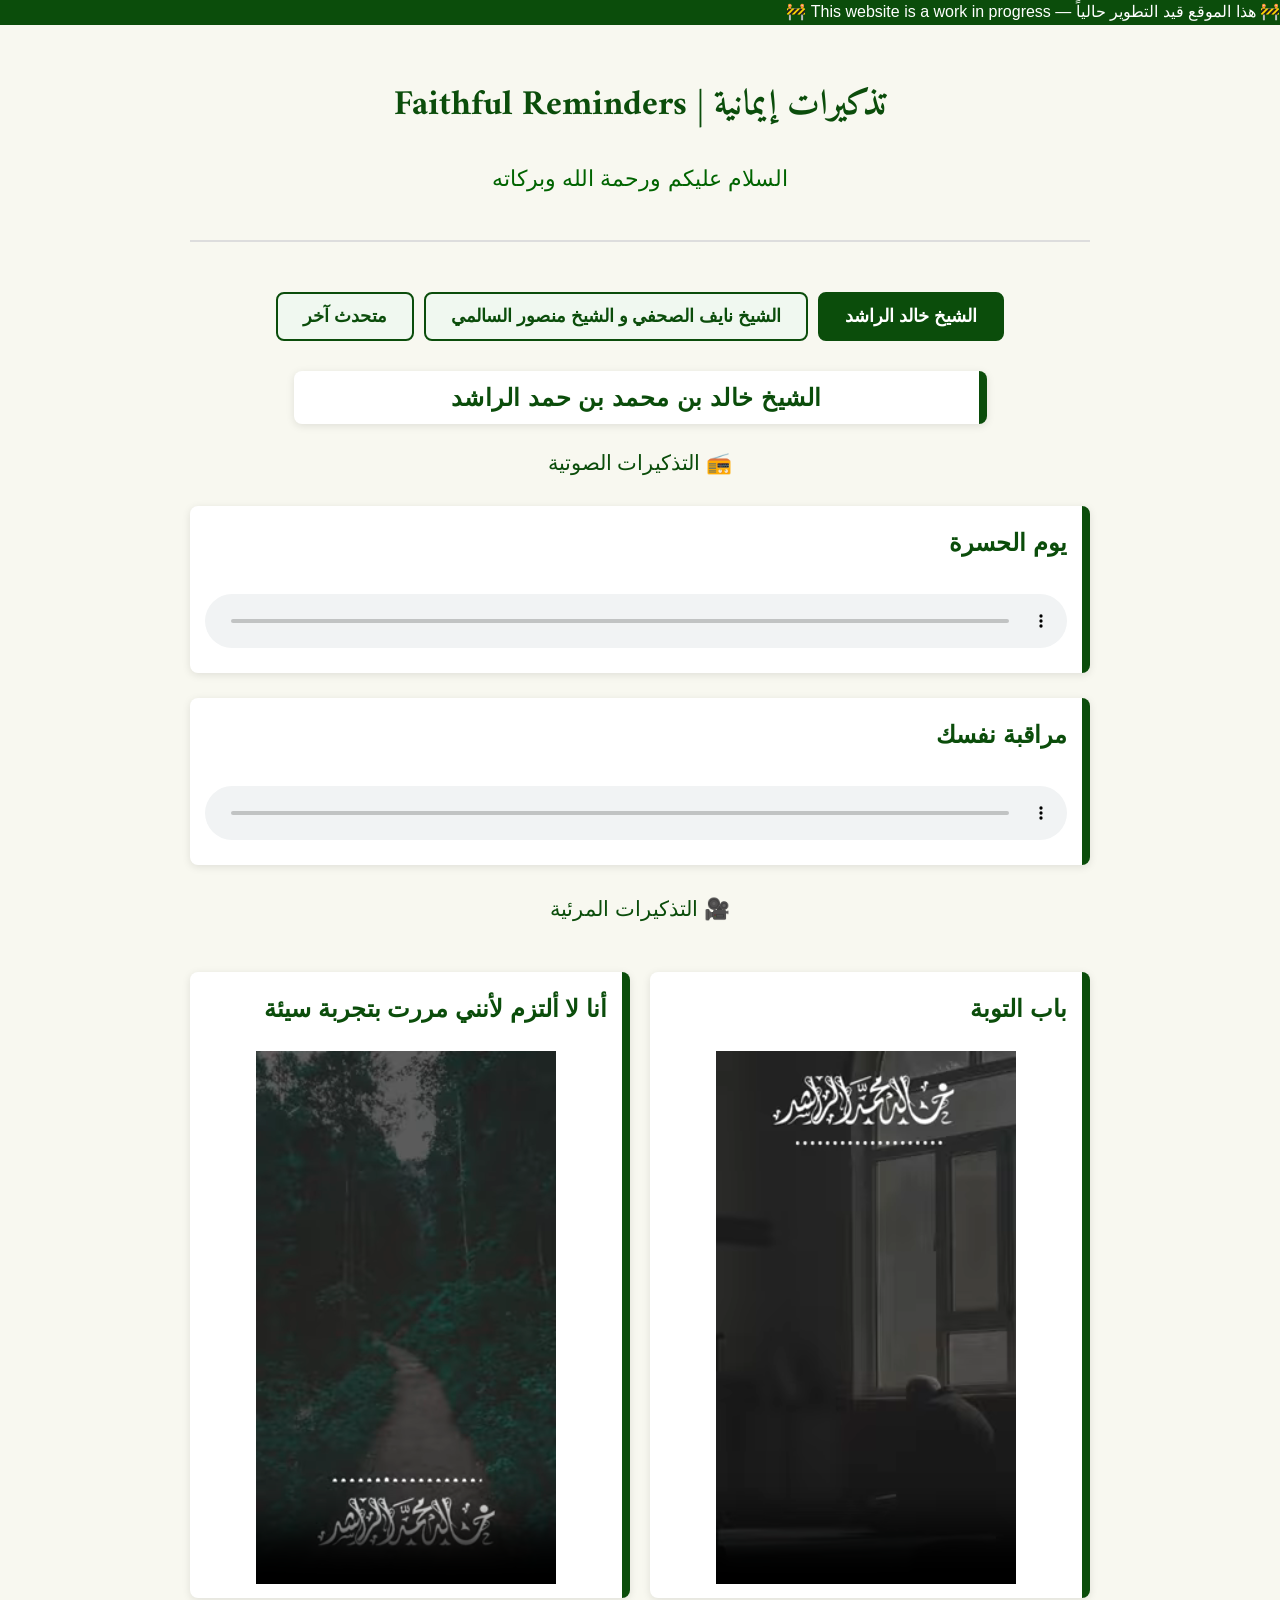
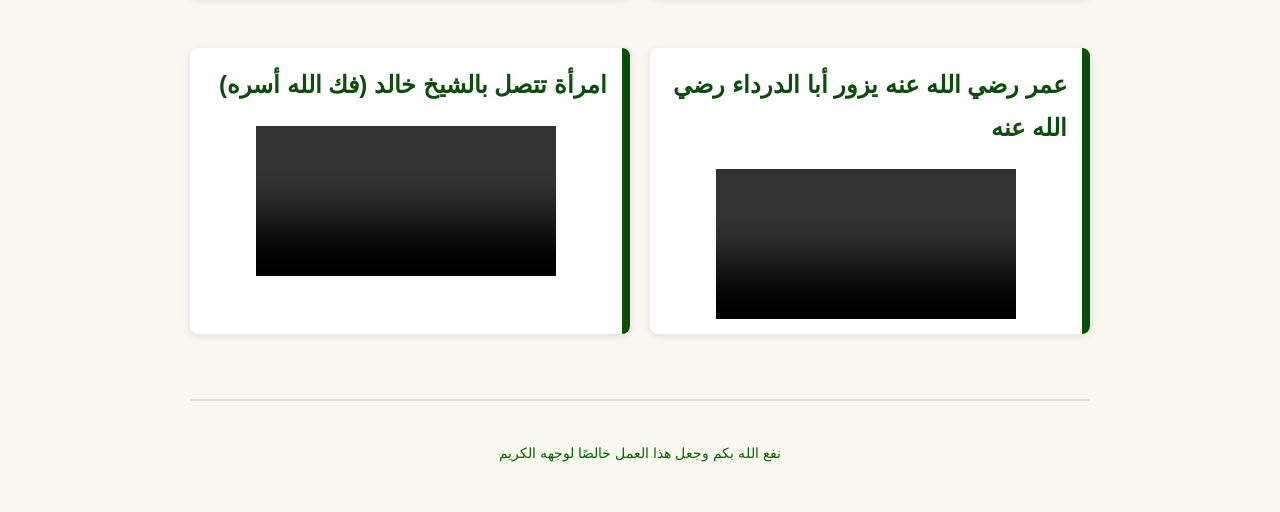
==== index.html @ 5d7ddc79 "added 2nd speaker" ====
<!DOCTYPE html>
<html lang="ar" dir="rtl">
<head>
    <meta charset="UTF-8">
    <meta name="viewport" content="width=device-width, initial-scale=1.0">
    <title>تذكيرات إيمانية | Faithful Reminders</title>
    <style>
        body {
            font-family: "Arial", "Traditional Arabic", sans-serif;
            max-width: 900px;
            margin: 10px auto;
            margin-top: 30px;
            padding: 20px;
            background: #f8f8f0;
            color: #333;
            line-height: 1.8;
        }
        h1 {
            font-family: "Amiri", "Traditional Arabic", "Arial", serif;
            text-align: center;
            color: #0b4d0b;
            font-size: 2.2rem;
            margin-bottom: 10px;
        }
        .greeting {
            text-align: center;
            font-size: 1.4rem;
            color: #006400;
            margin-bottom: 20px;
        }

        /* Tabs Navigation */
        .tabs-container {
            background: #f8f8f0;
            padding: 10px;
            margin: 10px 0;
        }

        .tabs-nav {
            display: flex;
            gap: 10px;
            flex-wrap: wrap;
            justify-content: center;
            margin-bottom: 10px;
        }

        .tab-button {
            background: #f0f8f0;
            color: #0b4d0b;
            border: 2px solid #0b4d0b;
            padding: 12px 25px;
            font-size: 1.1rem;
            font-weight: 700;
            border-radius: 8px;
            cursor: pointer;
            transition: all 0.3s ease;
            font-family: "Arial", "Traditional Arabic", sans-serif;
        }

        .tab-button:hover {
            background: #e8f5e8;
            transform: translateY(-2px);
        }

        .tab-button.active {
            background: #0b4d0b;
            color: white;
        }

        .tab-content {
            display: none;
        }

        .tab-content.active {
            display: block;
        }

        .row {
            display: flex;
            justify-content: center;
            gap: 20px;
        }

        .reminder {
            background: white;
            padding: 15px;
            margin: 25px 0;
            border-right: 8px solid #0b4d0b;
            border-radius: 8px;
            box-shadow: 0 2px 8px rgba(0,0,0,0.1);
        }

        .videoreminder {
            background: white;
            padding: 15px;
            margin: 25px auto;
            width: 50%;
            border-right: 8px solid #0b4d0b;
            border-radius: 8px;
            box-shadow: 0 2px 8px rgba(0,0,0,0.1);
        }

        .remindertitle {
            background: white;
            padding: 5px;
            margin: 10px auto;
            font-weight: bold;
            letter-spacing: 0.5px;
            border-right: 8px solid #0b4d0b;
            border-radius: 8px;
            width: 75%;
            box-shadow: 0 2px 8px rgba(0,0,0,0.1);
            display: flex;
            align-items: center;
            justify-content: center;
        }

        .reminder h2 {
            margin-top: 0;
            color: #0b4d0b;
            font-size: 1.5rem;
        }

        .videoreminder h2 {
            margin-top: 0;
            color: #0b4d0b;
            font-size: 1.5rem;
        }

        .remindertitle h3 {
            text-align: center;
            margin: 0; 
            color: #0b4d0b;
            font-size: 1.5rem;
        }

        audio {
            width: 100%;
            margin-top: 10px;
        }

        .section-title {
            color: #0b4d0b;
            font-size: 1.3rem;
            margin: 20px 0 20px;
            text-align: center;
            font-weight: 500;
        }

        video {
            display: block;
            margin: 10px auto 0;
            max-width: 300px;
            width: 100%;
            height: auto;
        }

        hr {
            border: 1px solid #ddd;
            margin: 40px 0;
        }

        .empty-state {
            text-align: center;
            padding: 40px 20px;
            color: #666;
            font-size: 1.2rem;
            background: white;
            border-radius: 8px;
            margin: 20px 0;
            box-shadow: 0 2px 8px rgba(0,0,0,0.1);
        }

        .empty-state p {
            margin: 10px 0;
        }

        .notice-bar {
            position: fixed;
            top: 0;
            left: 0;
            width: 100%;
            background: #0b4d0b;
            color: white;
            overflow: hidden;
            z-index: 9999;
            height: 25px;
            display: flex;
            align-items: center;
        }

        .notice-text {
            white-space: nowrap;
            display: inline-block;
            padding-left: 100%;
            animation: scroll-text 25s linear infinite;
            font-size: 1rem;
            font-weight: 500;
        }

        /* Animation */
        @keyframes scroll-text {
            0% {
                transform: translateX(0);
            }
            100% {
                transform: translateX(-85%);
            }
        }


        @media (max-width: 768px) {
            .row {
                flex-direction: column;
            }
            .videoreminder {
                width: 100%;
            }
            .tab-button {
                font-size: 1rem;
                padding: 10px 20px;
            }
        }
    </style>
    <link href="https://fonts.googleapis.com/css2?family=Amiri:wght@400;700&display=swap" rel="stylesheet">
</head>
<body>
    <div class="notice-bar">
        <div class="notice-text">
        🚧 هذا الموقع قيد التطوير حالياً — This website is a work in progress 🚧
        </div>
    </div>

    <h1>تذكيرات إيمانية | Faithful Reminders</h1>
    <p class="greeting">السلام عليكم ورحمة الله وبركاته</p>
    <hr>

    <div class="tabs-container">
        <div class="tabs-nav">
            <button class="tab-button active" onclick="switchTab('khalid')">
                الشيخ خالد الراشد
            </button>
            <button class="tab-button" onclick="switchTab('speaker2')">
                الشيخ نايف الصحفي و الشيخ منصور السالمي
            </button>
            <button class="tab-button" onclick="switchTab('speaker3')">
                متحدث آخر
            </button>
        </div>
    </div>
    

    <!-- Tab 1: Sheikh Khalid Al-Rashid -->
    <div id="tab-khalid" class="tab-content active">
        <div class="remindertitle">
            <h3>الشيخ خالد بن محمد بن حمد الراشد</h3>
        </div>

        <h2 class="section-title">📻 التذكيرات الصوتية</h2>

        <div class="reminder">
            <h2>يوم الحسرة</h2>
            <audio controls preload="metadata">
                <source src="audios/يوم الحسرة.mp3" type="audio/mpeg">
                المتصفح لا يدعم تشغيل الصوت.
            </audio>
        </div>

        <div class="reminder">
            <h2>مراقبة نفسك</h2>
            <audio controls preload="metadata">
                <source src="audios/مراقبة نفسك.mp3" type="audio/mpeg">
                المتصفح لا يدعم تشغيل الصوت.
            </audio>
        </div> 

        <h2 class="section-title">🎥 التذكيرات المرئية</h2>

        <div class="row">
            <div class="videoreminder">
                <h2>باب التوبة</h2>
                <video controls preload="metadata">
                    <source src="videos/babattawbah.mp4" type="video/mp4">
                    المتصفح لا يدعم تشغيل الفيديو.
                </video>
            </div>

            <div class="videoreminder">
                <h2>أنا لا ألتزم لأنني مررت بتجربة سيئة</h2>
                <video controls preload="metadata">
                    <source src="videos/nopractice.mp4" type="video/mp4">
                    المتصفح لا يدعم تشغيل الفيديو.
                </video>
            </div>
        </div>

        <div class="row">
            <div class="videoreminder">
                <h2>عمر رضي الله عنه يزور أبا الدرداء رضي الله عنه</h2>
                <video controls preload="metadata">
                    <source src="videos/umarabidarda.mp4" type="video/mp4">
                    المتصفح لا يدعم تشغيل الفيديو.
                </video>
            </div>

            <div class="videoreminder">
                <h2>امرأة تتصل بالشيخ خالد (فك الله أسره)</h2>
                <video controls preload="metadata">
                    <source src="videos/womancalls.mp4" type="video/mp4">
                    المتصفح لا يدعم تشغيل الفيديو.
                </video>
            </div>
        </div>
    </div>

    <!-- Tab 2: Speaker 2 (Empty placeholder) -->
    <div id="tab-speaker2" class="tab-content">
        <div class="remindertitle">
            <h3>الشيخ نايف الصحفي و الشيخ منصور السالمي</h3>
        </div>

        <h2 class="section-title">🎥 التذكيرات المرئية</h2>
        
        <div class="empty-state">
            <p>🎙️</p>
            <p>سيتم إضافة محتوى هذا المتحدث قريباً</p>
            <p>بإذن الله تعالى</p>
        </div>
    </div>

    <!-- Tab 3: Speaker 3 (Empty placeholder) -->
    <div id="tab-speaker3" class="tab-content">
        <div class="remindertitle">
            <h3>متحدث ثالث - قريباً إن شاء الله</h3>
        </div>
        
        <div class="empty-state">
            <p>🎙️</p>
            <p>سيتم إضافة محتوى هذا المتحدث قريباً</p>
            <p>بإذن الله تعالى</p>
        </div>
    </div>

    <hr>
    <p style="text-align:center; color:#006400; font-size:0.9rem;">
        نفع الله بكم وجعل هذا العمل خالصًا لوجهه الكريم
    </p>

    <script>
        function switchTab(tabName) {
            // Hide all tab contents
            const tabContents = document.querySelectorAll('.tab-content');
            tabContents.forEach(content => {
                content.classList.remove('active');
            });

            // Remove active class from all buttons
            const tabButtons = document.querySelectorAll('.tab-button');
            tabButtons.forEach(button => {
                button.classList.remove('active');
            });

            // Show selected tab content
            document.getElementById('tab-' + tabName).classList.add('active');

            // Add active class to clicked button
            event.target.classList.add('active');

            // Pause all media when switching tabs
            document.querySelectorAll('audio, video').forEach(media => {
                media.pause();
            });
        }
    </script>

</body>
</html>
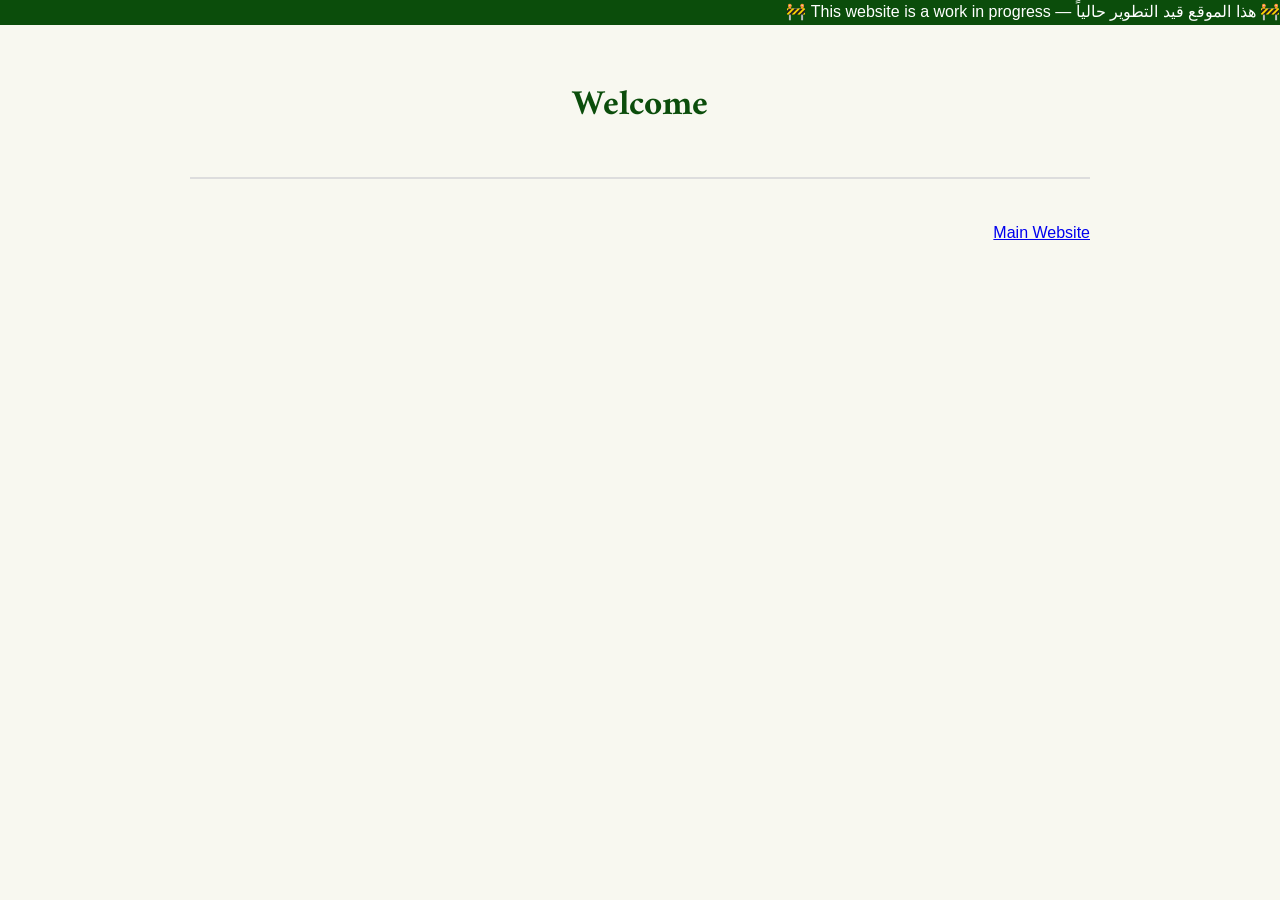
==== commit d6a4a5e5: "fixed" ====
--- a/index.html
+++ b/index.html
@@ -3,7 +3,7 @@
 <head>
     <meta charset="UTF-8">
     <meta name="viewport" content="width=device-width, initial-scale=1.0">
-    <title>تذكيرات إيمانية | Faithful Reminders</title>
+    <title>Portal</title>
     <style>
         body {
             font-family: "Arial", "Traditional Arabic", sans-serif;
@@ -231,147 +231,9 @@
         </div>
     </div>
 
-    <h1>تذكيرات إيمانية | Faithful Reminders</h1>
-    <p class="greeting">السلام عليكم ورحمة الله وبركاته</p>
+    <h1>Welcome</h1>
     <hr>
-
-    <div class="tabs-container">
-        <div class="tabs-nav">
-            <button class="tab-button active" onclick="switchTab('khalid')">
-                الشيخ خالد الراشد
-            </button>
-            <button class="tab-button" onclick="switchTab('speaker2')">
-                الشيخ نايف الصحفي و الشيخ منصور السالمي
-            </button>
-            <button class="tab-button" onclick="switchTab('speaker3')">
-                متحدث آخر
-            </button>
-        </div>
-    </div>
-    
-
-    <!-- Tab 1: Sheikh Khalid Al-Rashid -->
-    <div id="tab-khalid" class="tab-content active">
-        <div class="remindertitle">
-            <h3>الشيخ خالد بن محمد بن حمد الراشد</h3>
-        </div>
-
-        <h2 class="section-title">📻 التذكيرات الصوتية</h2>
-
-        <div class="reminder">
-            <h2>يوم الحسرة</h2>
-            <audio controls preload="metadata">
-                <source src="audios/يوم الحسرة.mp3" type="audio/mpeg">
-                المتصفح لا يدعم تشغيل الصوت.
-            </audio>
-        </div>
-
-        <div class="reminder">
-            <h2>مراقبة نفسك</h2>
-            <audio controls preload="metadata">
-                <source src="audios/مراقبة نفسك.mp3" type="audio/mpeg">
-                المتصفح لا يدعم تشغيل الصوت.
-            </audio>
-        </div> 
-
-        <h2 class="section-title">🎥 التذكيرات المرئية</h2>
-
-        <div class="row">
-            <div class="videoreminder">
-                <h2>باب التوبة</h2>
-                <video controls preload="metadata">
-                    <source src="videos/babattawbah.mp4" type="video/mp4">
-                    المتصفح لا يدعم تشغيل الفيديو.
-                </video>
-            </div>
-
-            <div class="videoreminder">
-                <h2>أنا لا ألتزم لأنني مررت بتجربة سيئة</h2>
-                <video controls preload="metadata">
-                    <source src="videos/nopractice.mp4" type="video/mp4">
-                    المتصفح لا يدعم تشغيل الفيديو.
-                </video>
-            </div>
-        </div>
-
-        <div class="row">
-            <div class="videoreminder">
-                <h2>عمر رضي الله عنه يزور أبا الدرداء رضي الله عنه</h2>
-                <video controls preload="metadata">
-                    <source src="videos/umarabidarda.mp4" type="video/mp4">
-                    المتصفح لا يدعم تشغيل الفيديو.
-                </video>
-            </div>
-
-            <div class="videoreminder">
-                <h2>امرأة تتصل بالشيخ خالد (فك الله أسره)</h2>
-                <video controls preload="metadata">
-                    <source src="videos/womancalls.mp4" type="video/mp4">
-                    المتصفح لا يدعم تشغيل الفيديو.
-                </video>
-            </div>
-        </div>
-    </div>
-
-    <!-- Tab 2: Speaker 2 (Empty placeholder) -->
-    <div id="tab-speaker2" class="tab-content">
-        <div class="remindertitle">
-            <h3>الشيخ نايف الصحفي و الشيخ منصور السالمي</h3>
-        </div>
-
-        <h2 class="section-title">🎥 التذكيرات المرئية</h2>
-        
-        <div class="empty-state">
-            <p>🎙️</p>
-            <p>سيتم إضافة محتوى هذا المتحدث قريباً</p>
-            <p>بإذن الله تعالى</p>
-        </div>
-    </div>
-
-    <!-- Tab 3: Speaker 3 (Empty placeholder) -->
-    <div id="tab-speaker3" class="tab-content">
-        <div class="remindertitle">
-            <h3>متحدث ثالث - قريباً إن شاء الله</h3>
-        </div>
-        
-        <div class="empty-state">
-            <p>🎙️</p>
-            <p>سيتم إضافة محتوى هذا المتحدث قريباً</p>
-            <p>بإذن الله تعالى</p>
-        </div>
-    </div>
-
-    <hr>
-    <p style="text-align:center; color:#006400; font-size:0.9rem;">
-        نفع الله بكم وجعل هذا العمل خالصًا لوجهه الكريم
-    </p>
-
-    <script>
-        function switchTab(tabName) {
-            // Hide all tab contents
-            const tabContents = document.querySelectorAll('.tab-content');
-            tabContents.forEach(content => {
-                content.classList.remove('active');
-            });
-
-            // Remove active class from all buttons
-            const tabButtons = document.querySelectorAll('.tab-button');
-            tabButtons.forEach(button => {
-                button.classList.remove('active');
-            });
-
-            // Show selected tab content
-            document.getElementById('tab-' + tabName).classList.add('active');
-
-            // Add active class to clicked button
-            event.target.classList.add('active');
-
-            // Pause all media when switching tabs
-            document.querySelectorAll('audio, video').forEach(media => {
-                media.pause();
-            });
-        }
-    </script>
-
+    <p class="greeting"></p>
+    <a href="jadid.html">Main Website</a>
 </body>
 </html>
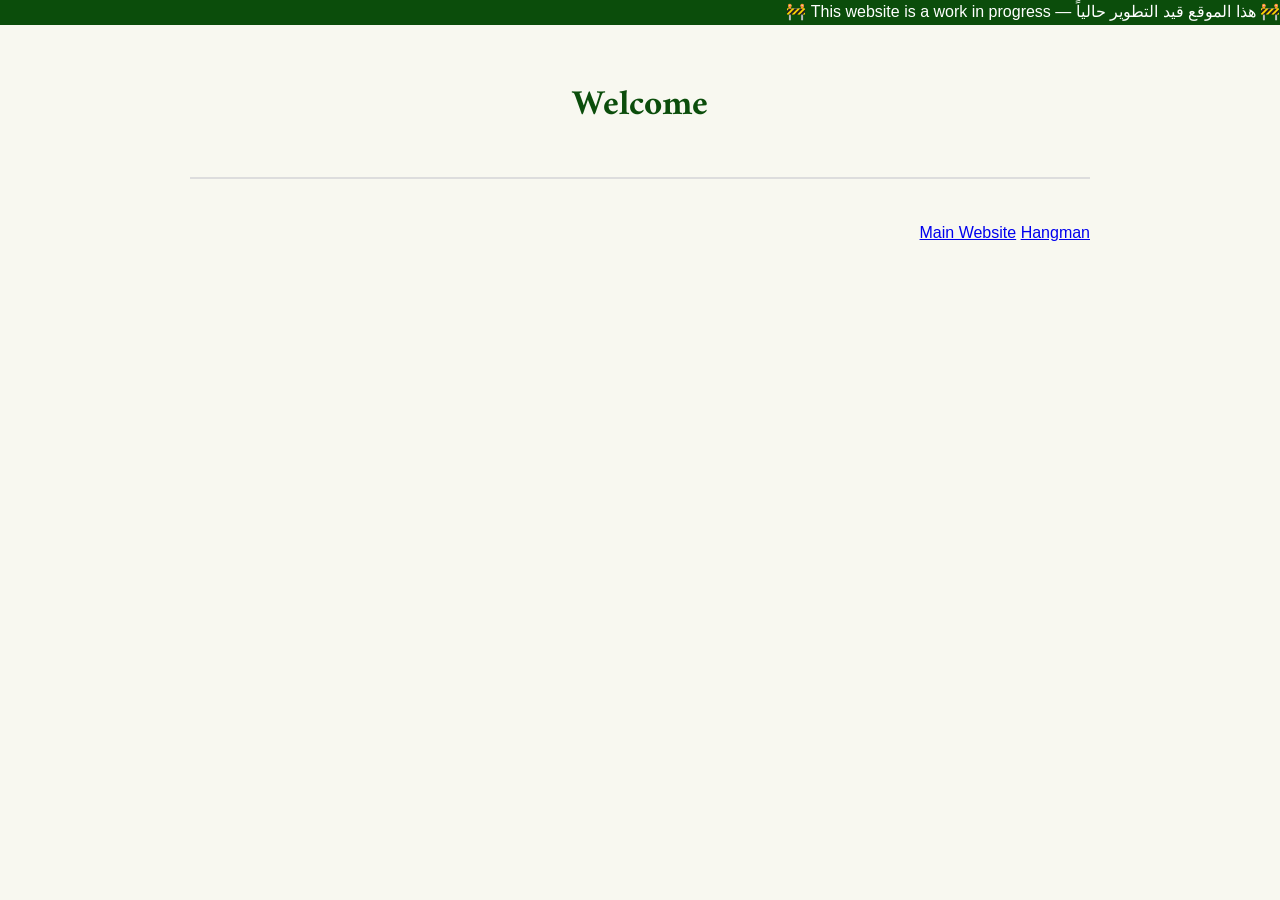
==== commit 97e79b53: "add hangman" ====
--- a/index.html
+++ b/index.html
@@ -235,5 +235,6 @@
     <hr>
     <p class="greeting"></p>
     <a href="jadid.html">Main Website</a>
+    <a href="index3.html">Hangman</a>
 </body>
 </html>
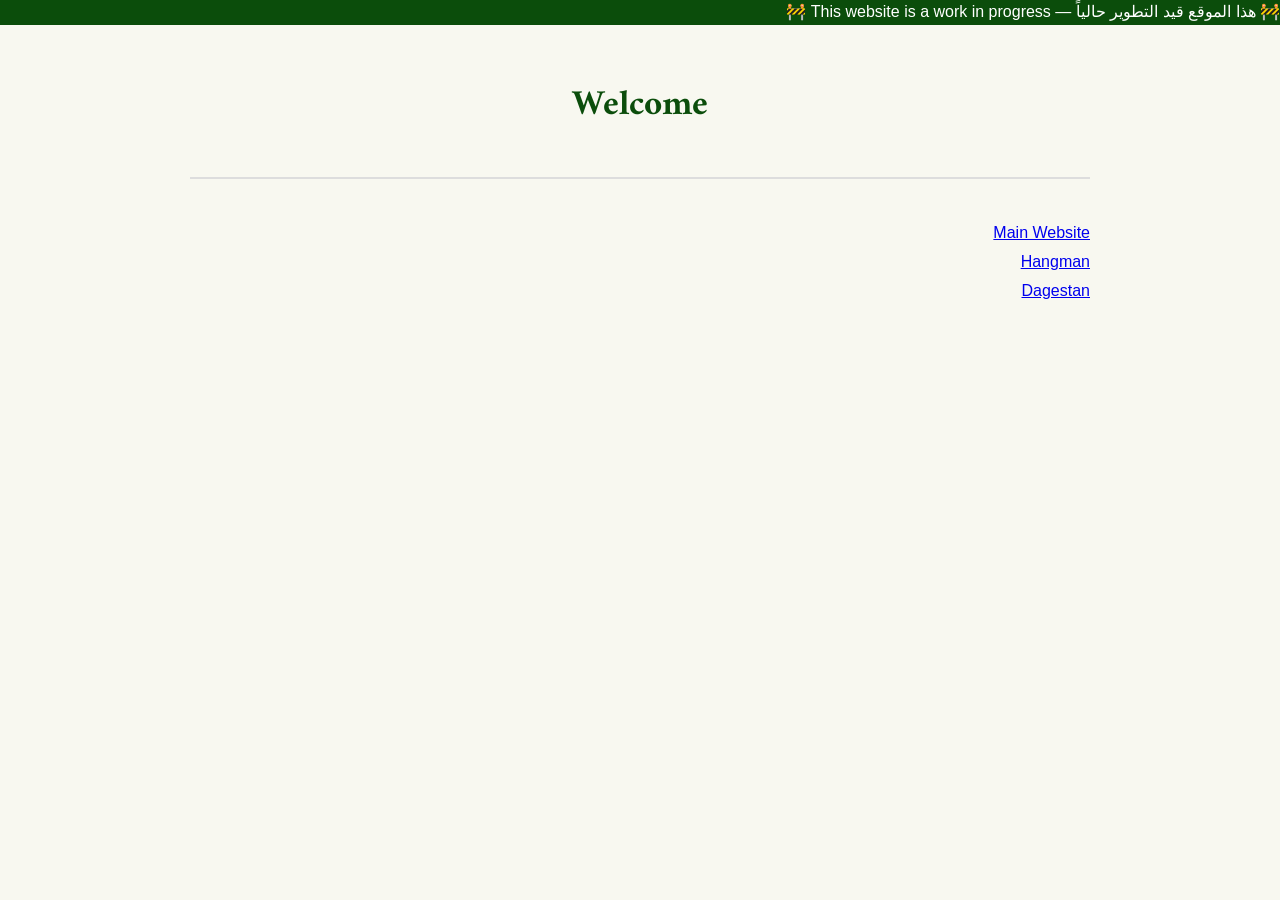
==== commit b0ca2129: "add dagestan page" ====
--- a/index.html
+++ b/index.html
@@ -234,7 +234,8 @@
     <h1>Welcome</h1>
     <hr>
     <p class="greeting"></p>
-    <a href="jadid.html">Main Website</a>
-    <a href="index3.html">Hangman</a>
+    <a href="jadid.html">Main Website</a><br>
+    <a href="index3.html">Hangman</a><br>
+    <a href="dagestan.html">Dagestan</a><br>
 </body>
 </html>
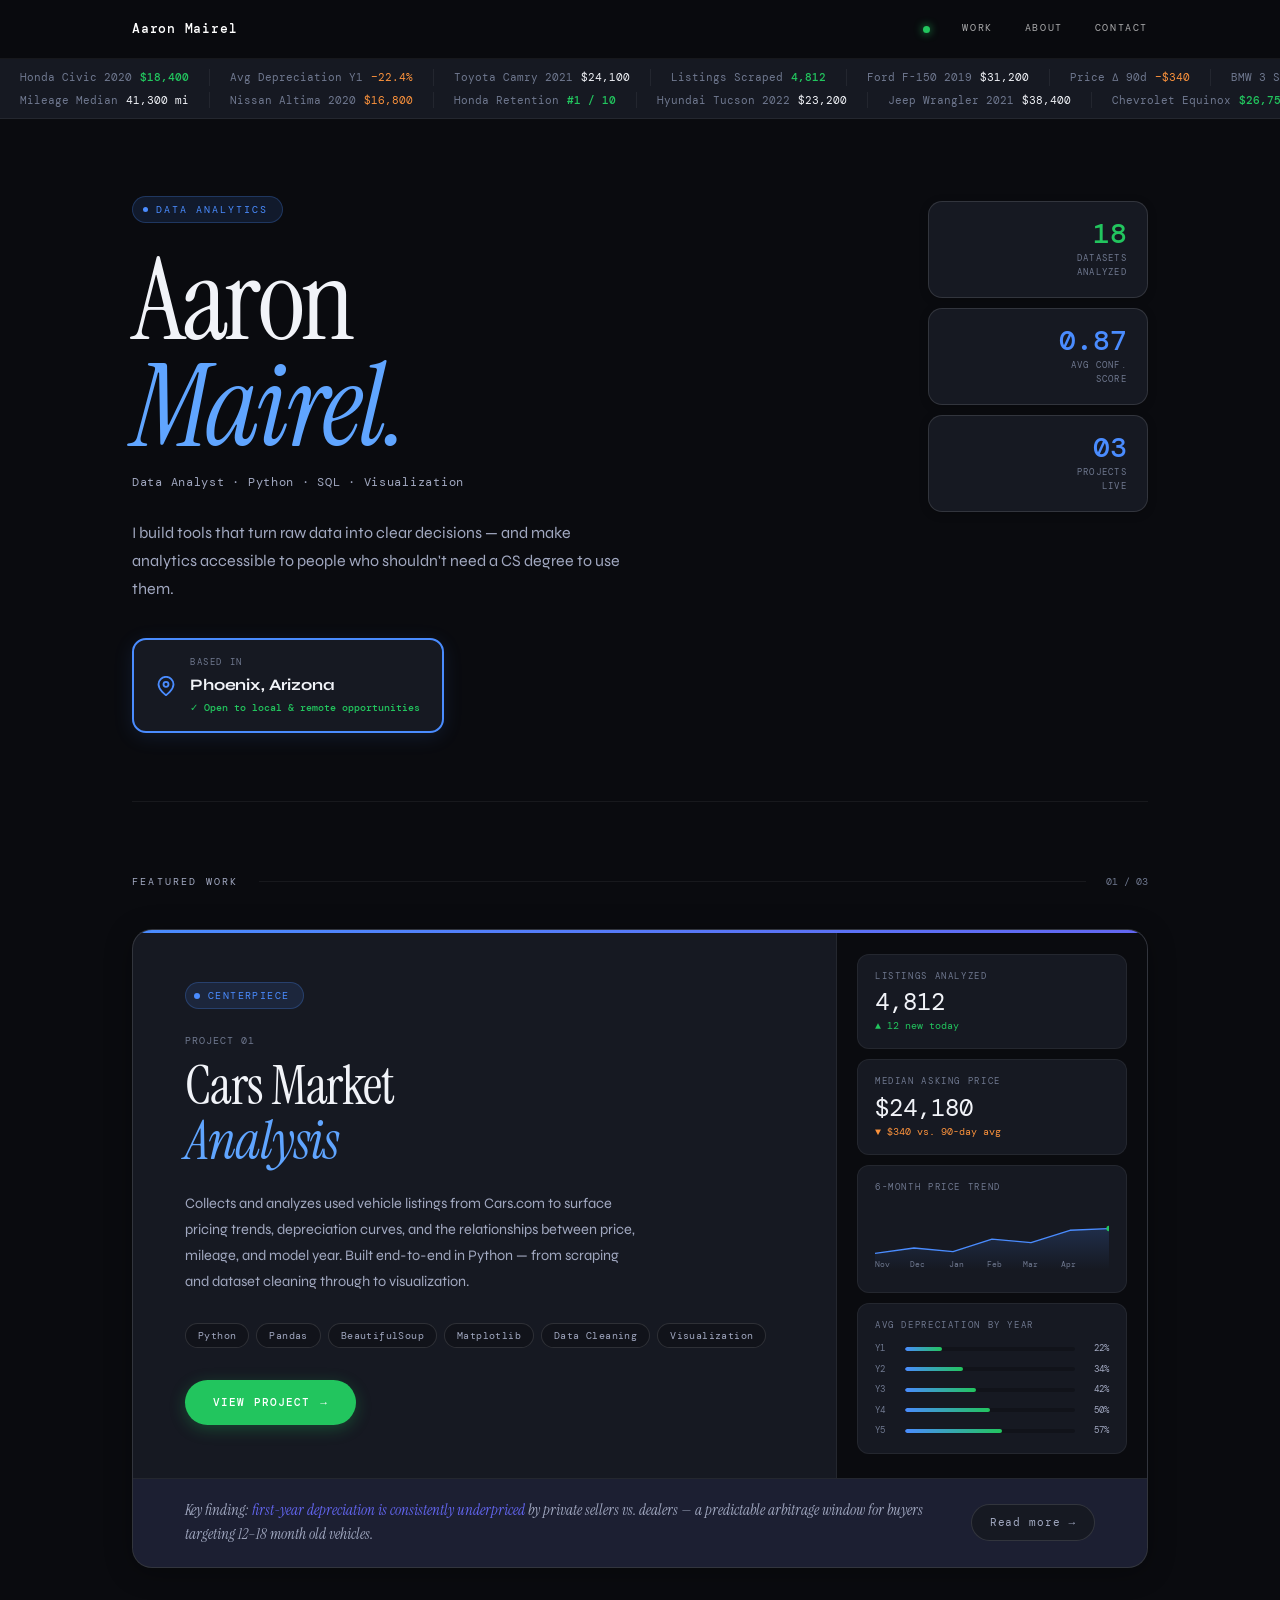
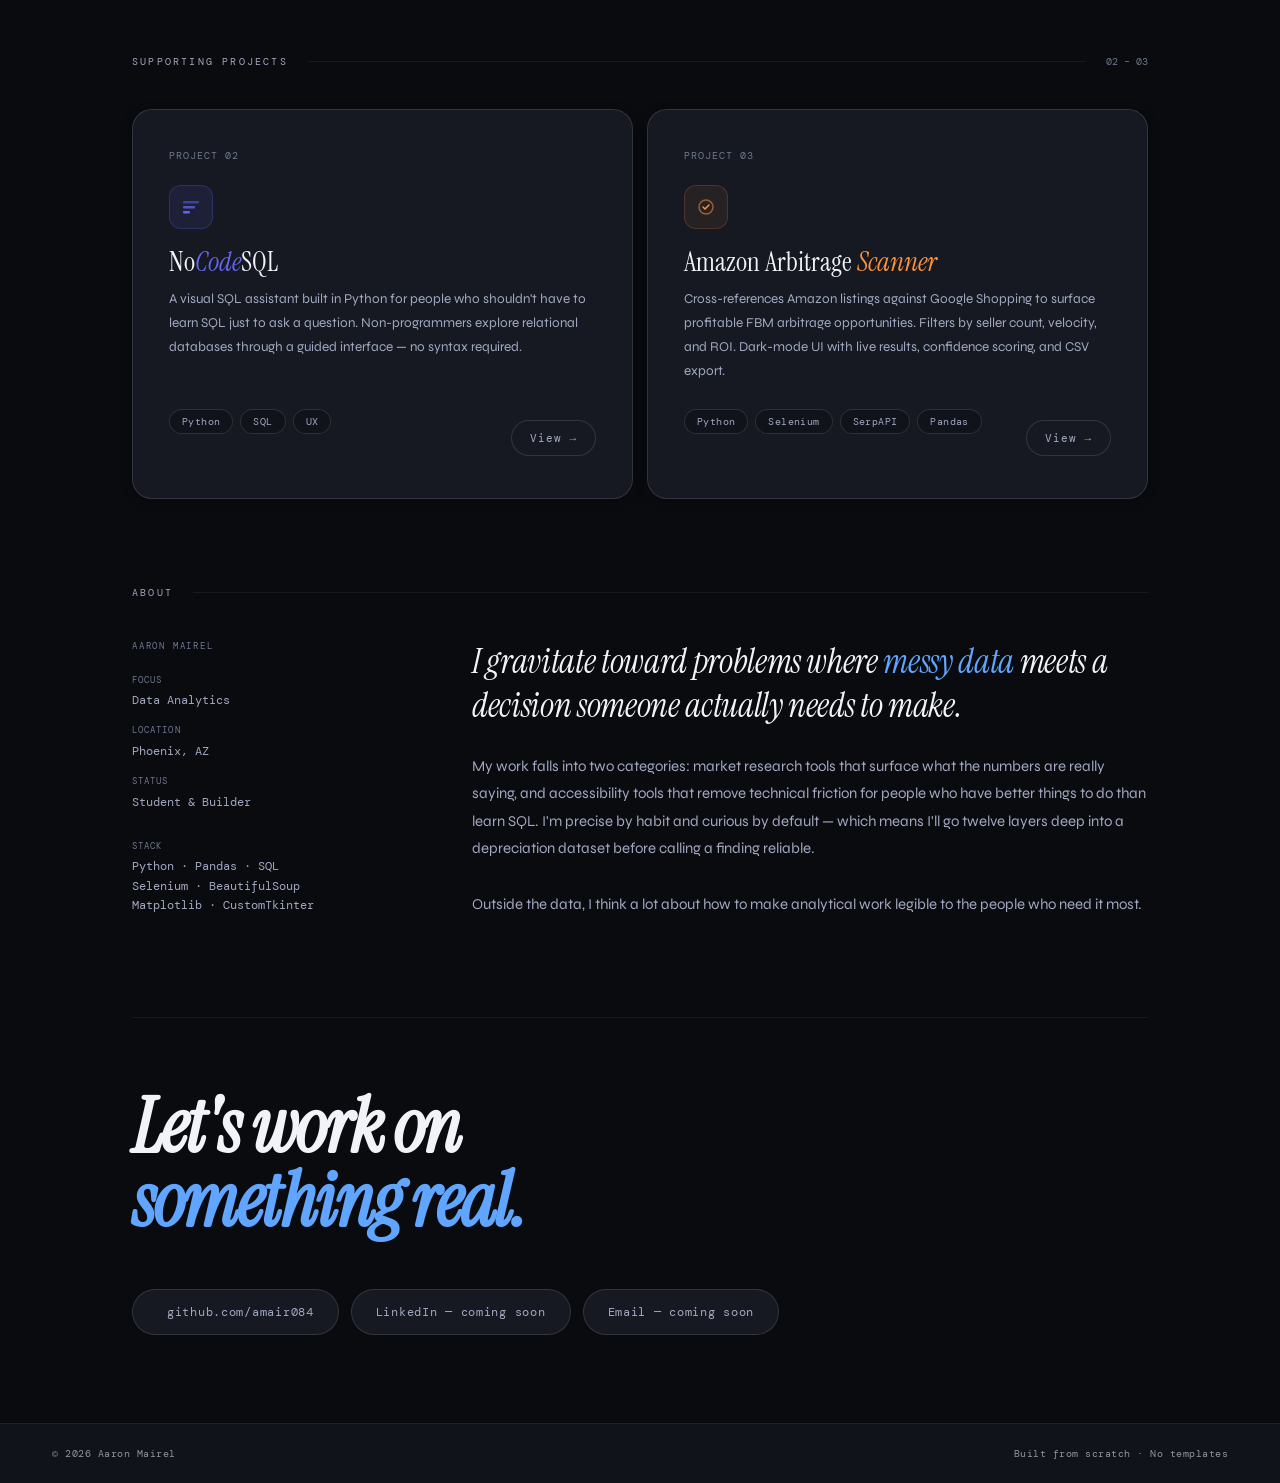
==== commit 1e954690: "added portal + portfolio as index" ====
--- a/index.html
+++ b/index.html
@@ -1,241 +1,642 @@
-<!DOCTYPE html>
-<html lang="ar" dir="rtl">
-<head>
-    <meta charset="UTF-8">
-    <meta name="viewport" content="width=device-width, initial-scale=1.0">
-    <title>Portal</title>
-    <style>
-        body {
-            font-family: "Arial", "Traditional Arabic", sans-serif;
-            max-width: 900px;
-            margin: 10px auto;
-            margin-top: 30px;
-            padding: 20px;
-            background: #f8f8f0;
-            color: #333;
-            line-height: 1.8;
-        }
-        h1 {
-            font-family: "Amiri", "Traditional Arabic", "Arial", serif;
-            text-align: center;
-            color: #0b4d0b;
-            font-size: 2.2rem;
-            margin-bottom: 10px;
-        }
-        .greeting {
-            text-align: center;
-            font-size: 1.4rem;
-            color: #006400;
-            margin-bottom: 20px;
-        }
-
-        /* Tabs Navigation */
-        .tabs-container {
-            background: #f8f8f0;
-            padding: 10px;
-            margin: 10px 0;
-        }
-
-        .tabs-nav {
-            display: flex;
-            gap: 10px;
-            flex-wrap: wrap;
-            justify-content: center;
-            margin-bottom: 10px;
-        }
-
-        .tab-button {
-            background: #f0f8f0;
-            color: #0b4d0b;
-            border: 2px solid #0b4d0b;
-            padding: 12px 25px;
-            font-size: 1.1rem;
-            font-weight: 700;
-            border-radius: 8px;
-            cursor: pointer;
-            transition: all 0.3s ease;
-            font-family: "Arial", "Traditional Arabic", sans-serif;
-        }
-
-        .tab-button:hover {
-            background: #e8f5e8;
-            transform: translateY(-2px);
-        }
-
-        .tab-button.active {
-            background: #0b4d0b;
-            color: white;
-        }
-
-        .tab-content {
-            display: none;
-        }
-
-        .tab-content.active {
-            display: block;
-        }
-
-        .row {
-            display: flex;
-            justify-content: center;
-            gap: 20px;
-        }
-
-        .reminder {
-            background: white;
-            padding: 15px;
-            margin: 25px 0;
-            border-right: 8px solid #0b4d0b;
-            border-radius: 8px;
-            box-shadow: 0 2px 8px rgba(0,0,0,0.1);
-        }
-
-        .videoreminder {
-            background: white;
-            padding: 15px;
-            margin: 25px auto;
-            width: 50%;
-            border-right: 8px solid #0b4d0b;
-            border-radius: 8px;
-            box-shadow: 0 2px 8px rgba(0,0,0,0.1);
-        }
-
-        .remindertitle {
-            background: white;
-            padding: 5px;
-            margin: 10px auto;
-            font-weight: bold;
-            letter-spacing: 0.5px;
-            border-right: 8px solid #0b4d0b;
-            border-radius: 8px;
-            width: 75%;
-            box-shadow: 0 2px 8px rgba(0,0,0,0.1);
-            display: flex;
-            align-items: center;
-            justify-content: center;
-        }
-
-        .reminder h2 {
-            margin-top: 0;
-            color: #0b4d0b;
-            font-size: 1.5rem;
-        }
-
-        .videoreminder h2 {
-            margin-top: 0;
-            color: #0b4d0b;
-            font-size: 1.5rem;
-        }
-
-        .remindertitle h3 {
-            text-align: center;
-            margin: 0; 
-            color: #0b4d0b;
-            font-size: 1.5rem;
-        }
-
-        audio {
-            width: 100%;
-            margin-top: 10px;
-        }
-
-        .section-title {
-            color: #0b4d0b;
-            font-size: 1.3rem;
-            margin: 20px 0 20px;
-            text-align: center;
-            font-weight: 500;
-        }
-
-        video {
-            display: block;
-            margin: 10px auto 0;
-            max-width: 300px;
-            width: 100%;
-            height: auto;
-        }
-
-        hr {
-            border: 1px solid #ddd;
-            margin: 40px 0;
-        }
-
-        .empty-state {
-            text-align: center;
-            padding: 40px 20px;
-            color: #666;
-            font-size: 1.2rem;
-            background: white;
-            border-radius: 8px;
-            margin: 20px 0;
-            box-shadow: 0 2px 8px rgba(0,0,0,0.1);
-        }
-
-        .empty-state p {
-            margin: 10px 0;
-        }
-
-        .notice-bar {
-            position: fixed;
-            top: 0;
-            left: 0;
-            width: 100%;
-            background: #0b4d0b;
-            color: white;
-            overflow: hidden;
-            z-index: 9999;
-            height: 25px;
-            display: flex;
-            align-items: center;
-        }
-
-        .notice-text {
-            white-space: nowrap;
-            display: inline-block;
-            padding-left: 100%;
-            animation: scroll-text 25s linear infinite;
-            font-size: 1rem;
-            font-weight: 500;
-        }
-
-        /* Animation */
-        @keyframes scroll-text {
-            0% {
-                transform: translateX(0);
-            }
-            100% {
-                transform: translateX(-85%);
-            }
-        }
-
-
-        @media (max-width: 768px) {
-            .row {
-                flex-direction: column;
-            }
-            .videoreminder {
-                width: 100%;
-            }
-            .tab-button {
-                font-size: 1rem;
-                padding: 10px 20px;
-            }
-        }
-    </style>
-    <link href="https://fonts.googleapis.com/css2?family=Amiri:wght@400;700&display=swap" rel="stylesheet">
-</head>
-<body>
-    <div class="notice-bar">
-        <div class="notice-text">
-        🚧 هذا الموقع قيد التطوير حالياً — This website is a work in progress 🚧
-        </div>
-    </div>
-
-    <h1>Welcome</h1>
-    <hr>
-    <p class="greeting"></p>
-    <a href="jadid.html">Main Website</a><br>
-    <a href="index3.html">Hangman</a><br>
-    <a href="dagestan.html">Dagestan</a><br>
-</body>
+<!DOCTYPE html>
+<html lang="en">
+<head>
+  <meta charset="UTF-8" />
+  <meta name="viewport" content="width=device-width, initial-scale=1.0" />
+  <title>Aaron Mairel — Data Analytics</title>
+  <link rel="preconnect" href="https://fonts.googleapis.com" />
+  <link rel="preconnect" href="https://fonts.gstatic.com" crossorigin />
+  <link href="https://fonts.googleapis.com/css2?family=Syne:wght@400;500;600;700;800&family=Instrument+Serif:ital@0;1&family=DM+Mono:wght@300;400;500&display=swap" rel="stylesheet" />
+
+  <style>
+    :root {
+      --bg:          #0A0B0F;
+      --bg2:         #11131A;
+      --surface:     #161922;
+      --surface2:    #1F2330;
+      --border:      rgba(255,255,255,0.06);
+      --border2:     rgba(255,255,255,0.12);
+      --text:        #F1F3F8;
+      --muted:       #A1A8C0;
+      --ghost:       #6F788F;
+      --blue:        #4A8CFF;
+      --blue-dark:   #2A6BD9;
+      --blue-mid:    #60A5FF;
+      --green:       #22C55E;
+      --green-dark:  #16A34A;
+      --orange:      #FB923C;
+      --accent:      #6366F1;
+
+      --mono:        'DM Mono', monospace;
+      --sans:        'Syne', sans-serif;
+      --serif:       'Instrument Serif', serif;
+    }
+
+    *, *::before, *::after { box-sizing: border-box; margin: 0; padding: 0; }
+    html { scroll-behavior: smooth; }
+    body { background: var(--bg); color: var(--text); font-family: var(--sans); line-height: 1.5; overflow-x: hidden; }
+
+    /* ─── STICKY NAV ─── */
+    header {
+      background: rgba(10, 11, 15, 0.95);
+      backdrop-filter: blur(12px);
+      position: sticky; top: 0; z-index: 100;
+      border-bottom: 1px solid var(--border);
+    }
+    .header-inner {
+      max-width: 1120px; margin: 0 auto; padding: 0 52px;
+      height: 58px; display: flex; justify-content: space-between; align-items: center;
+    }
+    .header-name { font-family: var(--mono); font-size: 13px; font-weight: 500; color: #fff; letter-spacing: 0.06em; }
+    nav { display: flex; gap: 32px; align-items: center; }
+    nav a {
+      font-family: var(--mono); font-size: 10px; letter-spacing: 0.16em;
+      text-transform: uppercase; color: rgba(255,255,255,0.65); text-decoration: none;
+      transition: color 0.2s; position: relative; padding-bottom: 3px;
+    }
+    nav a::after {
+      content:''; position:absolute; bottom:0; left:0; right:0; height:2px;
+      background: var(--green); transform: scaleX(0); transform-origin: left;
+      transition: transform 0.22s ease; border-radius: 2px;
+    }
+    nav a:hover { color: #fff; }
+    nav a:hover::after { transform: scaleX(1); }
+    .pulse-dot {
+      width:7px; height:7px; border-radius:50%; background: var(--green);
+      box-shadow: 0 0 8px rgba(34,197,94,0.9); animation: pulse 2.4s ease-in-out infinite;
+    }
+    @keyframes pulse { 0%,100%{opacity:1;transform:scale(1)} 50%{opacity:0.3;transform:scale(0.5)} }
+
+    /* ─── TICKER ─── */
+    .ticker-outer {
+      overflow: hidden; border-bottom: 1px solid var(--border);
+      background: var(--surface); padding: 10px 0;
+    }
+    .ticker-row { display: flex; white-space: nowrap; }
+    .ticker-row-a { animation: scroll-l 55s linear infinite; }
+    .ticker-row-b { animation: scroll-r 44s linear infinite; margin-top: 6px; }
+    @keyframes scroll-l { from{transform:translateX(0)} to{transform:translateX(-50%)} }
+    @keyframes scroll-r { from{transform:translateX(-50%)} to{transform:translateX(0)} }
+    .tick {
+      display: inline-flex; align-items: center; gap: 8px;
+      padding: 0 20px; font-family: var(--mono); font-size: 11px;
+      border-right: 1px solid var(--border);
+    }
+    .tick .lbl { color: var(--ghost); }
+    .tick .val { color: var(--text); }
+    .tick.up .val { color: var(--green); font-weight: 500; }
+    .tick.dn .val { color: var(--orange); }
+
+    /* ─── PAGE WRAPPER ─── */
+    .page { max-width: 1120px; margin: 0 auto; padding: 0 52px; }
+
+    /* ─── HERO ─── */
+    .hero {
+      padding: 76px 0 68px;
+      display: grid; grid-template-columns: 1fr 220px;
+      gap: 60px; align-items: start;
+      border-bottom: 1px solid var(--border);
+    }
+    .eyebrow {
+      display: inline-flex; align-items: center; gap: 8px;
+      font-family: var(--mono); font-size: 10px; letter-spacing: 0.2em;
+      text-transform: uppercase; color: var(--blue);
+      background: rgba(74,140,255,0.12); border: 1px solid rgba(74,140,255,0.25);
+      border-radius: 100px; padding: 5px 14px 5px 10px; margin-bottom: 24px;
+    }
+    .eyebrow-dot { width:5px; height:5px; border-radius:50%; background:var(--blue); }
+
+    .hero-headline {
+      font-family: var(--serif);
+      font-size: clamp(62px, 9vw, 118px);
+      font-weight: 400; line-height: 0.92; letter-spacing: -0.03em;
+      color: var(--text); margin-bottom: 14px;
+    }
+    .hero-headline .ital { font-style: italic; color: var(--blue-mid); }
+
+    .hero-role {
+      font-family: var(--mono); font-size: 12px; color: var(--muted);
+      letter-spacing: 0.06em; margin-bottom: 28px;
+    }
+
+    .hero-sub {
+      font-size: 16px; color: var(--muted); max-width: 500px;
+      line-height: 1.74; margin-bottom: 36px;
+    }
+
+    /* Location badge */
+    .location-badge {
+      display: inline-flex; align-items: center; gap: 14px;
+      background: var(--surface); border: 2px solid var(--blue);
+      border-radius: 14px; padding: 16px 22px;
+      box-shadow: 0 4px 20px rgba(74,140,255,0.12);
+    }
+    .location-icon { width:20px; height:20px; color: var(--blue); flex-shrink:0; }
+    .location-label {
+      font-family: var(--mono); font-size: 9px; letter-spacing: 0.18em;
+      text-transform: uppercase; color: var(--ghost); margin-bottom: 3px;
+    }
+    .location-value {
+      font-family: var(--sans); font-size: 16px; font-weight: 700;
+      color: var(--text); letter-spacing: -0.01em; margin-bottom: 3px;
+    }
+    .location-note {
+      font-family: var(--mono); font-size: 10px;
+      color: var(--green); font-weight: 500;
+    }
+
+    /* Stat column */
+    .hero-right { display: flex; flex-direction: column; gap: 10px; padding-top: 6px; }
+    .hstat-card {
+      background: var(--surface); border: 1px solid var(--border2);
+      border-radius: 14px; padding: 18px 20px; text-align: right;
+      box-shadow: 0 2px 10px rgba(0,0,0,0.2);
+    }
+    .hstat-val {
+      font-family: var(--mono); font-size: 28px; font-weight: 500;
+      color: var(--blue); line-height: 1; margin-bottom: 4px;
+    }
+    .hstat-val.green { color: var(--green); }
+    .hstat-lbl { font-family: var(--mono); font-size: 9px; letter-spacing: 0.14em; text-transform: uppercase; color: var(--ghost); }
+
+    /* ─── SECTION HEADER ─── */
+    .sec-head { display:flex; align-items:center; gap:20px; padding:72px 0 40px; }
+    .sec-head .lbl { font-family:var(--mono); font-size:10px; letter-spacing:0.22em; text-transform:uppercase; color:var(--muted); white-space:nowrap; }
+    .sec-head .hr { flex:1; height:1px; background:var(--border); }
+    .sec-head .ct { font-family:var(--mono); font-size:10px; color:var(--ghost); }
+
+    /* ─── FEATURED CARD ─── */
+    .feat {
+      background: var(--surface); border: 1px solid var(--border2);
+      border-radius: 20px; overflow: hidden; position: relative;
+      margin-bottom: 14px; box-shadow: 0 4px 28px rgba(0,0,0,0.3);
+    }
+    .feat::before {
+      content:''; position:absolute; top:0; left:0; right:0; height:3px;
+      background: linear-gradient(90deg, var(--blue) 0%, var(--accent) 100%);
+    }
+    .feat-body { display:grid; grid-template-columns:1fr 310px; border-bottom:1px solid var(--border); }
+    .feat-left { padding:52px 52px 48px; border-right:1px solid var(--border); }
+
+    .feat-pill {
+      display:inline-flex; align-items:center; gap:8px;
+      background:rgba(74,140,255,0.12); border:1px solid rgba(74,140,255,0.25);
+      border-radius:100px; padding:5px 14px 5px 8px; margin-bottom:24px;
+    }
+    .feat-pill-dot { width:6px; height:6px; border-radius:50%; background:var(--blue); }
+    .feat-pill span { font-family:var(--mono); font-size:10px; letter-spacing:0.14em; text-transform:uppercase; color:var(--blue); }
+
+    .feat-num { font-family:var(--mono); font-size:10px; color:var(--ghost); letter-spacing:0.1em; margin-bottom:11px; }
+    .feat-title { font-family:var(--serif); font-size:clamp(38px,4.2vw,58px); font-weight:400; line-height:1.02; letter-spacing:-0.02em; color:var(--text); margin-bottom:22px; }
+    .feat-title em { font-style:italic; color:var(--blue-mid); }
+    .feat-desc { font-size:14.5px; color:var(--muted); line-height:1.8; max-width:460px; margin-bottom:28px; }
+
+    .tags { display:flex; flex-wrap:wrap; gap:7px; margin-bottom:32px; }
+    .tag {
+      font-family:var(--mono); font-size:10px; letter-spacing:0.04em;
+      color:var(--muted); border:1px solid var(--border2); border-radius:100px;
+      padding:4px 12px; background:var(--bg2);
+      transition:color 0.2s,border-color 0.2s,background 0.2s;
+    }
+    .tag:hover { color:var(--blue); border-color:rgba(74,140,255,0.3); background:rgba(74,140,255,0.1); }
+
+    .btn-primary {
+      display:inline-flex; align-items:center; gap:10px;
+      background:var(--green); color:#fff; font-family:var(--mono); font-size:11px;
+      font-weight:500; letter-spacing:0.1em; text-transform:uppercase;
+      text-decoration:none; padding:14px 28px; border-radius:100px;
+      box-shadow:0 4px 16px rgba(34,197,94,0.28);
+      transition:transform 0.2s,box-shadow 0.2s,background 0.2s;
+    }
+    .btn-primary:hover { background:var(--green-dark); transform:translateY(-2px); box-shadow:0 8px 28px rgba(34,197,94,0.38); }
+    .btn-primary .arr { transition:transform 0.2s; }
+    .btn-primary:hover .arr { transform:translateX(4px); }
+
+    /* Data panel - restored original layout */
+    .feat-panel { padding:24px 20px; background:var(--bg); display:flex; flex-direction:column; gap:10px; }
+    .dp {
+      background:var(--surface); border:1px solid var(--border);
+      border-radius:12px; padding:15px 17px;
+      transition:border-color 0.2s,box-shadow 0.2s;
+    }
+    .dp:hover { border-color:rgba(74,140,255,0.25); box-shadow:0 2px 14px rgba(74,140,255,0.07); }
+    .dp-lbl { font-family:var(--mono); font-size:9px; letter-spacing:0.18em; text-transform:uppercase; color:var(--ghost); margin-bottom:7px; }
+    .dp-val { font-family:var(--mono); font-size:24px; color:var(--text); line-height:1; margin-bottom:4px; }
+    .dp-delta { font-family:var(--mono); font-size:10px; }
+    .dp-delta.up { color:var(--green); }
+    .dp-delta.dn { color:var(--orange); }
+    .spark { width:100%; margin-top:8px; }
+
+    .dep-bars { margin-top:10px; display:flex; flex-direction:column; gap:7px; }
+    .dep-row { display:flex; align-items:center; gap:8px; }
+    .dep-yr { font-family:var(--mono); font-size:9px; color:var(--ghost); width:22px; flex-shrink:0; }
+    .dep-track { flex:1; height:4px; background:var(--bg2); border-radius:2px; overflow:hidden; }
+    .dep-fill {
+      height:100%; background:linear-gradient(to right,var(--blue),var(--green));
+      border-radius:2px; transform-origin:left;
+      animation:barGrow 1.1s ease forwards; transform:scaleX(0);
+    }
+    @keyframes barGrow { to{transform:scaleX(1)} }
+    .dep-pct { font-family:var(--mono); font-size:9px; color:var(--muted); width:26px; text-align:right; }
+
+    /* Finding strip */
+    .feat-finding {
+      display:flex; align-items:center; justify-content:space-between; gap:28px;
+      padding:20px 52px; background: rgba(99,102,241,0.08);
+    }
+    .finding-txt { font-family:var(--serif); font-style:italic; font-size:14.5px; color:var(--muted); line-height:1.65; }
+    .finding-hi { color:var(--accent); font-weight:500; }
+
+    .btn-ghost {
+      display:inline-flex; align-items:center; gap:8px;
+      font-family:var(--mono); font-size:11px; letter-spacing:0.08em;
+      color:var(--muted); text-decoration:none; border:1px solid var(--border2);
+      border-radius:100px; padding:9px 18px; white-space:nowrap; flex-shrink:0;
+      background:var(--surface); transition:color 0.2s,border-color 0.2s,transform 0.2s;
+    }
+    .btn-ghost:hover { transform:translateY(-2px); color:var(--blue); border-color:rgba(74,140,255,0.35); }
+
+    /* ─── PROJECT CARDS ─── */
+    .proj-grid { display:grid; grid-template-columns:1fr 1fr; gap:14px; margin-bottom:14px; }
+    .proj {
+      background:var(--surface); border:1px solid var(--border2); border-radius:20px;
+      padding:38px 36px 32px; display:flex; flex-direction:column; position:relative;
+      overflow:hidden; box-shadow:0 2px 12px rgba(0,0,0,0.25);
+      transition:transform 0.32s cubic-bezier(.23,1,.32,1),box-shadow 0.32s;
+    }
+    .proj:hover { transform:translateY(-5px); box-shadow:0 12px 36px rgba(0,0,0,0.35); }
+    .proj::before {
+      content:''; position:absolute; top:0; left:0; right:0; height:3px;
+      background:var(--accent-col,var(--blue)); opacity:0; transition:opacity 0.3s;
+    }
+    .proj:hover::before { opacity:1; }
+    .proj.vio { --accent-col:var(--accent); }
+    .proj.cor { --accent-col:var(--orange); }
+
+    .proj-num { font-family:var(--mono); font-size:10px; color:var(--ghost); letter-spacing:0.1em; margin-bottom:22px; }
+    .proj-icon { width:44px; height:44px; border-radius:12px; display:flex; align-items:center; justify-content:center; margin-bottom:18px; }
+    .proj-icon.vio { background:rgba(99,102,241,0.1); border:1px solid rgba(99,102,241,0.25); }
+    .proj-icon.cor { background:rgba(251,146,60,0.07); border:1px solid rgba(251,146,60,0.18); }
+    .proj-title { font-family:var(--serif); font-size:27px; font-weight:400; line-height:1.1; color:var(--text); margin-bottom:12px; }
+    .proj-title em { font-style:italic; }
+    .proj-title.vio em { color:var(--accent); }
+    .proj-title.cor em { color:var(--orange); }
+    .proj-desc { font-size:13.5px; color:var(--muted); line-height:1.76; flex:1; margin-bottom:26px; }
+    .proj-foot { display:flex; align-items:center; justify-content:space-between; gap:12px; flex-wrap:wrap; }
+
+    /* ─── ABOUT ─── */
+    .about-grid { display:grid; grid-template-columns:260px 1fr; gap:80px; padding-bottom:88px; }
+    .about-kv-lbl { font-family:var(--mono); font-size:9px; letter-spacing:0.2em; text-transform:uppercase; color:var(--ghost); margin-bottom:20px; }
+    .kv { margin-bottom:14px; }
+    .kv .k { font-family:var(--mono); font-size:9px; letter-spacing:0.12em; text-transform:uppercase; color:var(--ghost); margin-bottom:4px; }
+    .kv .v { font-family:var(--mono); font-size:12px; color:var(--muted); line-height:1.6; }
+    .about-pull { font-family:var(--serif); font-style:italic; font-size:clamp(24px,3vw,34px); line-height:1.3; color:var(--text); letter-spacing:-0.01em; margin-bottom:24px; }
+    .about-pull em { color:var(--blue-mid); }
+    .about-prose { font-size:15px; color:var(--muted); line-height:1.84; }
+
+    /* ─── CONTACT ─── */
+    .contact-section { border-top:1px solid var(--border); padding:72px 0 88px; }
+    .contact-head { font-family:var(--serif); font-style:italic; font-size:clamp(40px,6vw,76px); color:var(--text); letter-spacing:-0.025em; line-height:0.97; margin-bottom:52px; }
+    .contact-head em { color:var(--blue-mid); }
+    .contact-links { display:flex; gap:12px; flex-wrap:wrap; }
+    .clink {
+      display:inline-flex; align-items:center; gap:10px;
+      font-family:var(--mono); font-size:12px; letter-spacing:0.06em;
+      text-decoration:none; border:1px solid var(--border2); border-radius:100px;
+      padding:13px 24px; color:var(--muted); background:var(--surface);
+      transition:color 0.2s,border-color 0.2s,transform 0.2s,box-shadow 0.2s;
+    }
+    .clink:hover { transform:translateY(-3px); border-color:var(--blue); color:var(--text); box-shadow:0 4px 16px rgba(74,140,255,0.15); }
+
+    /* ─── FOOTER ─── */
+    footer { background:var(--bg2); padding:22px 52px; display:flex; justify-content:space-between; border-top: 1px solid var(--border); }
+    .ft { font-family:var(--mono); font-size:10px; color:rgba(255,255,255,0.55); letter-spacing:0.05em; }
+
+    /* ─── REVEAL ─── */
+    @keyframes fadeUp { from{opacity:0;transform:translateY(20px)} to{opacity:1;transform:translateY(0)} }
+    .rv { opacity:0; animation:fadeUp 0.65s ease forwards; }
+    .rv1{animation-delay:.04s} .rv2{animation-delay:.15s} .rv3{animation-delay:.28s}
+    .rv4{animation-delay:.42s} .rv5{animation-delay:.56s}
+
+    /* ─── RESPONSIVE ─── */
+    @media(max-width:860px){
+      .page{padding:0 24px;}
+      .header-inner{padding:0 24px;}
+      .hero{grid-template-columns:1fr;}
+      .hero-right{flex-direction:row;flex-wrap:wrap;}
+      .hstat-card{flex:1;min-width:130px;}
+      .feat-body{grid-template-columns:1fr;}
+      .feat-panel{border-top:1px solid var(--border);}
+      .feat-left{padding:32px 28px;}
+      .feat-finding{flex-direction:column;align-items:flex-start;padding:20px 28px;}
+      .proj-grid{grid-template-columns:1fr;}
+      .about-grid{grid-template-columns:1fr;gap:32px;}
+      footer{padding:22px 24px;}
+    }
+  </style>
+</head>
+<body>
+
+  <!-- STICKY NAV -->
+  <header>
+    <div class="header-inner">
+      <div class="header-name">Aaron Mairel</div>
+      <nav>
+        <div class="pulse-dot"></div>
+        <a href="#work">Work</a>
+        <a href="#about">About</a>
+        <a href="#contact">Contact</a>
+      </nav>
+    </div>
+  </header>
+
+  <!-- TICKER -->
+  <div class="ticker-outer rv rv1" aria-hidden="true">
+    <div class="ticker-row ticker-row-a" id="tick-a"></div>
+    <div class="ticker-row ticker-row-b" id="tick-b"></div>
+  </div>
+
+  <div class="page">
+
+    <!-- HERO -->
+    <section class="hero rv rv2">
+      <div class="hero-left">
+        <div class="eyebrow"><span class="eyebrow-dot"></span>Data Analytics</div>
+        <h1 class="hero-headline">
+          Aaron<br/><span class="ital">Mairel.</span>
+        </h1>
+        <p class="hero-role">Data Analyst · Python · SQL · Visualization</p>
+        <p class="hero-sub">I build tools that turn raw data into clear decisions — and make analytics accessible to people who shouldn't need a CS degree to use them.</p>
+
+        <div class="location-badge">
+          <svg class="location-icon" viewBox="0 0 24 24" fill="none" stroke="currentColor" stroke-width="2.2" stroke-linecap="round" stroke-linejoin="round">
+            <path d="M21 10c0 7-9 13-9 13s-9-6-9-13a9 9 0 0 1 18 0z"/>
+            <circle cx="12" cy="10" r="3"/>
+          </svg>
+          <div>
+            <div class="location-label">Based in</div>
+            <div class="location-value">Phoenix, Arizona</div>
+            <div class="location-note">✓ Open to local &amp; remote opportunities</div>
+          </div>
+        </div>
+      </div>
+
+      <div class="hero-right">
+        <div class="hstat-card">
+          <div class="hstat-val green" id="stat-n-hero">18</div>
+          <div class="hstat-lbl">Datasets<br/>Analyzed</div>
+        </div>
+        <div class="hstat-card">
+          <div class="hstat-val">0.87</div>
+          <div class="hstat-lbl">Avg Conf.<br/>Score</div>
+        </div>
+        <div class="hstat-card">
+          <div class="hstat-val">03</div>
+          <div class="hstat-lbl">Projects<br/>Live</div>
+        </div>
+      </div>
+    </section>
+
+    <!-- FEATURED WORK -->
+    <div id="work">
+      <div class="sec-head rv rv3">
+        <span class="lbl">Featured Work</span>
+        <div class="hr"></div>
+        <span class="ct">01 / 03</span>
+      </div>
+    </div>
+
+    <div class="feat rv rv4">
+      <div class="feat-body">
+        <div class="feat-left">
+          <div class="feat-pill"><div class="feat-pill-dot"></div><span>Centerpiece</span></div>
+          <div class="feat-num">PROJECT 01</div>
+          <h2 class="feat-title">Cars Market<br/><em>Analysis</em></h2>
+          <p class="feat-desc">
+            Collects and analyzes used vehicle listings from Cars.com to surface pricing trends,
+            depreciation curves, and the relationships between price, mileage, and model year.
+            Built end-to-end in Python — from scraping and dataset cleaning through to visualization.
+          </p>
+          <div class="tags">
+            <span class="tag">Python</span>
+            <span class="tag">Pandas</span>
+            <span class="tag">BeautifulSoup</span>
+            <span class="tag">Matplotlib</span>
+            <span class="tag">Data Cleaning</span>
+            <span class="tag">Visualization</span>
+          </div>
+          <a href="#" class="btn-primary">View Project <span class="arr">→</span></a>
+        </div>
+
+        <div class="feat-panel">
+          <div class="dp">
+            <div class="dp-lbl">Listings Analyzed</div>
+            <div class="dp-val" id="stat-n">4,812</div>
+            <div class="dp-delta up" id="stat-d">▲ 12 new today</div>
+          </div>
+          <div class="dp">
+            <div class="dp-lbl">Median Asking Price</div>
+            <div class="dp-val">$24,180</div>
+            <div class="dp-delta dn">▼ $340 vs. 90-day avg</div>
+          </div>
+          <div class="dp">
+            <div class="dp-lbl">6-Month Price Trend</div>
+            <svg class="spark" viewBox="0 0 264 68" fill="none" xmlns="http://www.w3.org/2000/svg">
+              <defs>
+                <linearGradient id="sg" x1="0" y1="0" x2="0" y2="1">
+                  <stop offset="0%" stop-color="#4A8CFF" stop-opacity="0.18"/>
+                  <stop offset="100%" stop-color="#4A8CFF" stop-opacity="0"/>
+                </linearGradient>
+              </defs>
+              <path d="M0,50 L44,44 L88,48 L132,34 L176,38 L220,24 L264,22 L264,68 L0,68 Z" fill="url(#sg)"/>
+              <path d="M0,50 L44,44 L88,48 L132,34 L176,38 L220,24 L264,22" stroke="#4A8CFF" stroke-width="1.5" stroke-linejoin="round"/>
+              <circle cx="264" cy="22" r="3" fill="#22C55E"/>
+              <text x="0"   y="66" fill="#6F788F" font-family="DM Mono,monospace" font-size="9">Nov</text>
+              <text x="40"  y="66" fill="#6F788F" font-family="DM Mono,monospace" font-size="9">Dec</text>
+              <text x="83"  y="66" fill="#6F788F" font-family="DM Mono,monospace" font-size="9">Jan</text>
+              <text x="126" y="66" fill="#6F788F" font-family="DM Mono,monospace" font-size="9">Feb</text>
+              <text x="167" y="66" fill="#6F788F" font-family="DM Mono,monospace" font-size="9">Mar</text>
+              <text x="210" y="66" fill="#6F788F" font-family="DM Mono,monospace" font-size="9">Apr</text>
+            </svg>
+          </div>
+          <div class="dp" style="flex:1">
+            <div class="dp-lbl">Avg Depreciation by Year</div>
+            <div class="dep-bars">
+              <div class="dep-row"><span class="dep-yr">Y1</span><div class="dep-track"><div class="dep-fill" style="width:22%;animation-delay:.1s"></div></div><span class="dep-pct">22%</span></div>
+              <div class="dep-row"><span class="dep-yr">Y2</span><div class="dep-track"><div class="dep-fill" style="width:34%;animation-delay:.2s"></div></div><span class="dep-pct">34%</span></div>
+              <div class="dep-row"><span class="dep-yr">Y3</span><div class="dep-track"><div class="dep-fill" style="width:42%;animation-delay:.3s"></div></div><span class="dep-pct">42%</span></div>
+              <div class="dep-row"><span class="dep-yr">Y4</span><div class="dep-track"><div class="dep-fill" style="width:50%;animation-delay:.4s"></div></div><span class="dep-pct">50%</span></div>
+              <div class="dep-row"><span class="dep-yr">Y5</span><div class="dep-track"><div class="dep-fill" style="width:57%;animation-delay:.5s"></div></div><span class="dep-pct">57%</span></div>
+            </div>
+          </div>
+        </div>
+      </div>
+
+      <div class="feat-finding">
+        <p class="finding-txt">
+          Key finding: <span class="finding-hi">first-year depreciation is consistently underpriced</span>
+          by private sellers vs. dealers — a predictable arbitrage window for buyers targeting 12–18 month old vehicles.
+        </p>
+        <a href="#" class="btn-ghost">Read more →</a>
+      </div>
+    </div>
+
+    <!-- SUPPORTING PROJECTS -->
+    <div class="sec-head">
+      <span class="lbl">Supporting Projects</span>
+      <div class="hr"></div>
+      <span class="ct">02 – 03</span>
+    </div>
+
+    <div class="proj-grid">
+      <div class="proj vio rv rv4">
+        <div class="proj-num">PROJECT 02</div>
+        <div class="proj-icon vio">
+          <svg width="20" height="20" viewBox="0 0 20 20" fill="none">
+            <rect x="2" y="4" width="16" height="2.5" rx="1" fill="#6366F1" opacity="0.5"/>
+            <rect x="2" y="9" width="12" height="2.5" rx="1" fill="#6366F1" opacity="0.75"/>
+            <rect x="2" y="14" width="7" height="2.5" rx="1" fill="#6366F1"/>
+          </svg>
+        </div>
+        <h3 class="proj-title vio">No<em>Code</em>SQL</h3>
+        <p class="proj-desc">
+          A visual SQL assistant built in Python for people who shouldn't have to learn SQL just to ask a question.
+          Non-programmers explore relational databases through a guided interface — no syntax required.
+        </p>
+        <div class="proj-foot">
+          <div class="tags">
+            <span class="tag">Python</span><span class="tag">SQL</span><span class="tag">UX</span>
+          </div>
+          <a href="#" class="btn-ghost vio">View →</a>
+        </div>
+      </div>
+
+      <div class="proj cor rv rv5">
+        <div class="proj-num">PROJECT 03</div>
+        <div class="proj-icon cor">
+          <svg width="20" height="20" viewBox="0 0 20 20" fill="none">
+            <circle cx="10" cy="10" r="7" stroke="#FB923C" stroke-width="1.5" opacity="0.55"/>
+            <path d="M7 10l2 2 4-4" stroke="#FB923C" stroke-width="1.5" stroke-linecap="round" stroke-linejoin="round"/>
+          </svg>
+        </div>
+        <h3 class="proj-title cor">Amazon Arbitrage <em>Scanner</em></h3>
+        <p class="proj-desc">
+          Cross-references Amazon listings against Google Shopping to surface profitable FBM arbitrage opportunities.
+          Filters by seller count, velocity, and ROI. Dark-mode UI with live results, confidence scoring, and CSV export.
+        </p>
+        <div class="proj-foot">
+          <div class="tags">
+            <span class="tag">Python</span><span class="tag">Selenium</span>
+            <span class="tag">SerpAPI</span><span class="tag">Pandas</span>
+          </div>
+          <a href="#" class="btn-ghost cor">View →</a>
+        </div>
+      </div>
+    </div>
+
+    <!-- ABOUT -->
+    <div id="about">
+      <div class="sec-head" style="padding-top:72px;">
+        <span class="lbl">About</span>
+        <div class="hr"></div>
+      </div>
+    </div>
+
+    <div class="about-grid">
+      <div>
+        <div class="about-kv-lbl">Aaron Mairel</div>
+        <div class="kv"><div class="k">Focus</div><div class="v">Data Analytics</div></div>
+        <div class="kv"><div class="k">Location</div><div class="v">Phoenix, AZ</div></div>
+        <div class="kv"><div class="k">Status</div><div class="v">Student & Builder</div></div>
+        <div class="kv" style="margin-top:28px;">
+          <div class="k">Stack</div>
+          <div class="v">Python · Pandas · SQL<br/>Selenium · BeautifulSoup<br/>Matplotlib · CustomTkinter</div>
+        </div>
+      </div>
+      <div>
+        <p class="about-pull">I gravitate toward problems where <em>messy data</em> meets a decision someone actually needs to make.</p>
+        <p class="about-prose">
+          My work falls into two categories: market research tools that surface what the numbers are really saying,
+          and accessibility tools that remove technical friction for people who have better things to do than learn SQL.
+          I'm precise by habit and curious by default — which means I'll go twelve layers deep into a depreciation dataset
+          before calling a finding reliable.
+          <br/><br/>
+          Outside the data, I think a lot about how to make analytical work legible to the people who need it most.
+        </p>
+      </div>
+    </div>
+
+    <!-- CONTACT -->
+    <div id="contact" class="contact-section">
+      <h2 class="contact-head">Let's work on<br/><em>something real.</em></h2>
+      <div class="contact-links">
+        <a href="https://github.com/amair084" target="_blank" rel="noopener" class="clink gh">
+          <svg class="cicon" viewBox="0 0 24 24" fill="currentColor"><path d="M12 2C6.477 2 2 6.484 2 12.017c0 4.425 2.865 8.18 6.839 9.504.5.092.682-.217.682-.483 0-.237-.008-.868-.013-1.703-2.782.605-3.369-1.343-3.369-1.343-.454-1.158-1.11-1.466-1.11-1.466-.908-.62.069-.608.069-.608 1.003.07 1.531 1.032 1.531 1.032.892 1.53 2.341 1.088 2.91.832.092-.647.35-1.088.636-1.338-2.22-.253-4.555-1.113-4.555-4.951 0-1.093.39-1.988 1.029-2.688-.103-.253-.446-1.272.098-2.65 0 0 .84-.27 2.75 1.026A9.564 9.564 0 0112 6.844c.85.004 1.705.115 2.504.337 1.909-1.296 2.747-1.027 2.747-1.027.546 1.379.202 2.398.1 2.651.64.7 1.028 1.595 1.028 2.688 0 3.848-2.339 4.695-4.566 4.943.359.309.678.92.678 1.855 0 1.338-.012 2.419-.012 2.747 0 .268.18.58.688.482A10.019 10.019 0 0022 12.017C22 6.484 17.522 2 12 2z"/></svg>
+          github.com/amair084
+        </a>
+        <a href="#" class="clink li dim" tabindex="-1">LinkedIn — coming soon</a>
+        <a href="#" class="clink em dim" tabindex="-1">Email — coming soon</a>
+      </div>
+    </div>
+
+  </div>
+
+  <footer>
+    <span class="ft">© 2026 Aaron Mairel</span>
+    <span class="ft">Built from scratch · No templates</span>
+  </footer>
+
+  <script>
+    const dataA = [
+      {l:'Honda Civic 2020',    v:'$18,400',  cls:'up'},
+      {l:'Avg Depreciation Y1', v:'−22.4%',   cls:'dn'},
+      {l:'Toyota Camry 2021',   v:'$24,100',  cls:''},
+      {l:'Listings Scraped',    v:'4,812',    cls:'up'},
+      {l:'Ford F-150 2019',     v:'$31,200',  cls:''},
+      {l:'Price ∆ 90d',         v:'−$340',    cls:'dn'},
+      {l:'BMW 3 Series 2020',   v:'$29,900',  cls:''},
+      {l:'Dealer Premium',      v:'+$1,850',  cls:'up'},
+      {l:'Subaru Outback 2021', v:'$22,600',  cls:''},
+      {l:'Confidence Score',    v:'0.87',     cls:'up'},
+    ];
+    const dataB = [
+      {l:'Mileage Median',       v:'41,300 mi', cls:''},
+      {l:'Nissan Altima 2020',   v:'$16,800',   cls:'dn'},
+      {l:'Honda Retention',      v:'#1 / 10',   cls:'up'},
+      {l:'Hyundai Tucson 2022',  v:'$23,200',   cls:''},
+      {l:'Jeep Wrangler 2021',   v:'$38,400',   cls:''},
+      {l:'Chevrolet Equinox',    v:'$26,750',   cls:'up'},
+      {l:'Avg 3yr Depreciation', v:'38.4%',     cls:'dn'},
+      {l:'Model Year Spread',    v:'2018–2024', cls:''},
+      {l:'Private vs Dealer ∆',  v:'−$1,200',   cls:'dn'},
+      {l:'Data Freshness',       v:'Live',      cls:'up'},
+    ];
+
+    function buildTicker(data, id) {
+      const el = document.getElementById(id);
+      el.innerHTML = '';
+      [...data, ...data].forEach(d => {
+        const div = document.createElement('div');
+        div.className = `tick ${d.cls}`;
+        div.innerHTML = `<span class="lbl">${d.l}</span><span class="val">${d.v}</span>`;
+        el.appendChild(div);
+      });
+    }
+    buildTicker(dataA, 'tick-a');
+    buildTicker(dataB, 'tick-b');
+
+    let n = 4812;
+    setInterval(() => {
+      const delta = Math.floor(Math.random() * 3);
+      if (!delta) return;
+      n += delta;
+      const el  = document.getElementById('stat-n');
+      const elH = document.getElementById('stat-n-hero');
+      const dl  = document.getElementById('stat-d');
+      if (el)  el.textContent  = n.toLocaleString();
+      if (elH) elH.textContent = n.toLocaleString();
+      if (dl)  dl.textContent  = `▲ ${delta} just now`;
+    }, 7000);
+  </script>
+</body>
 </html>
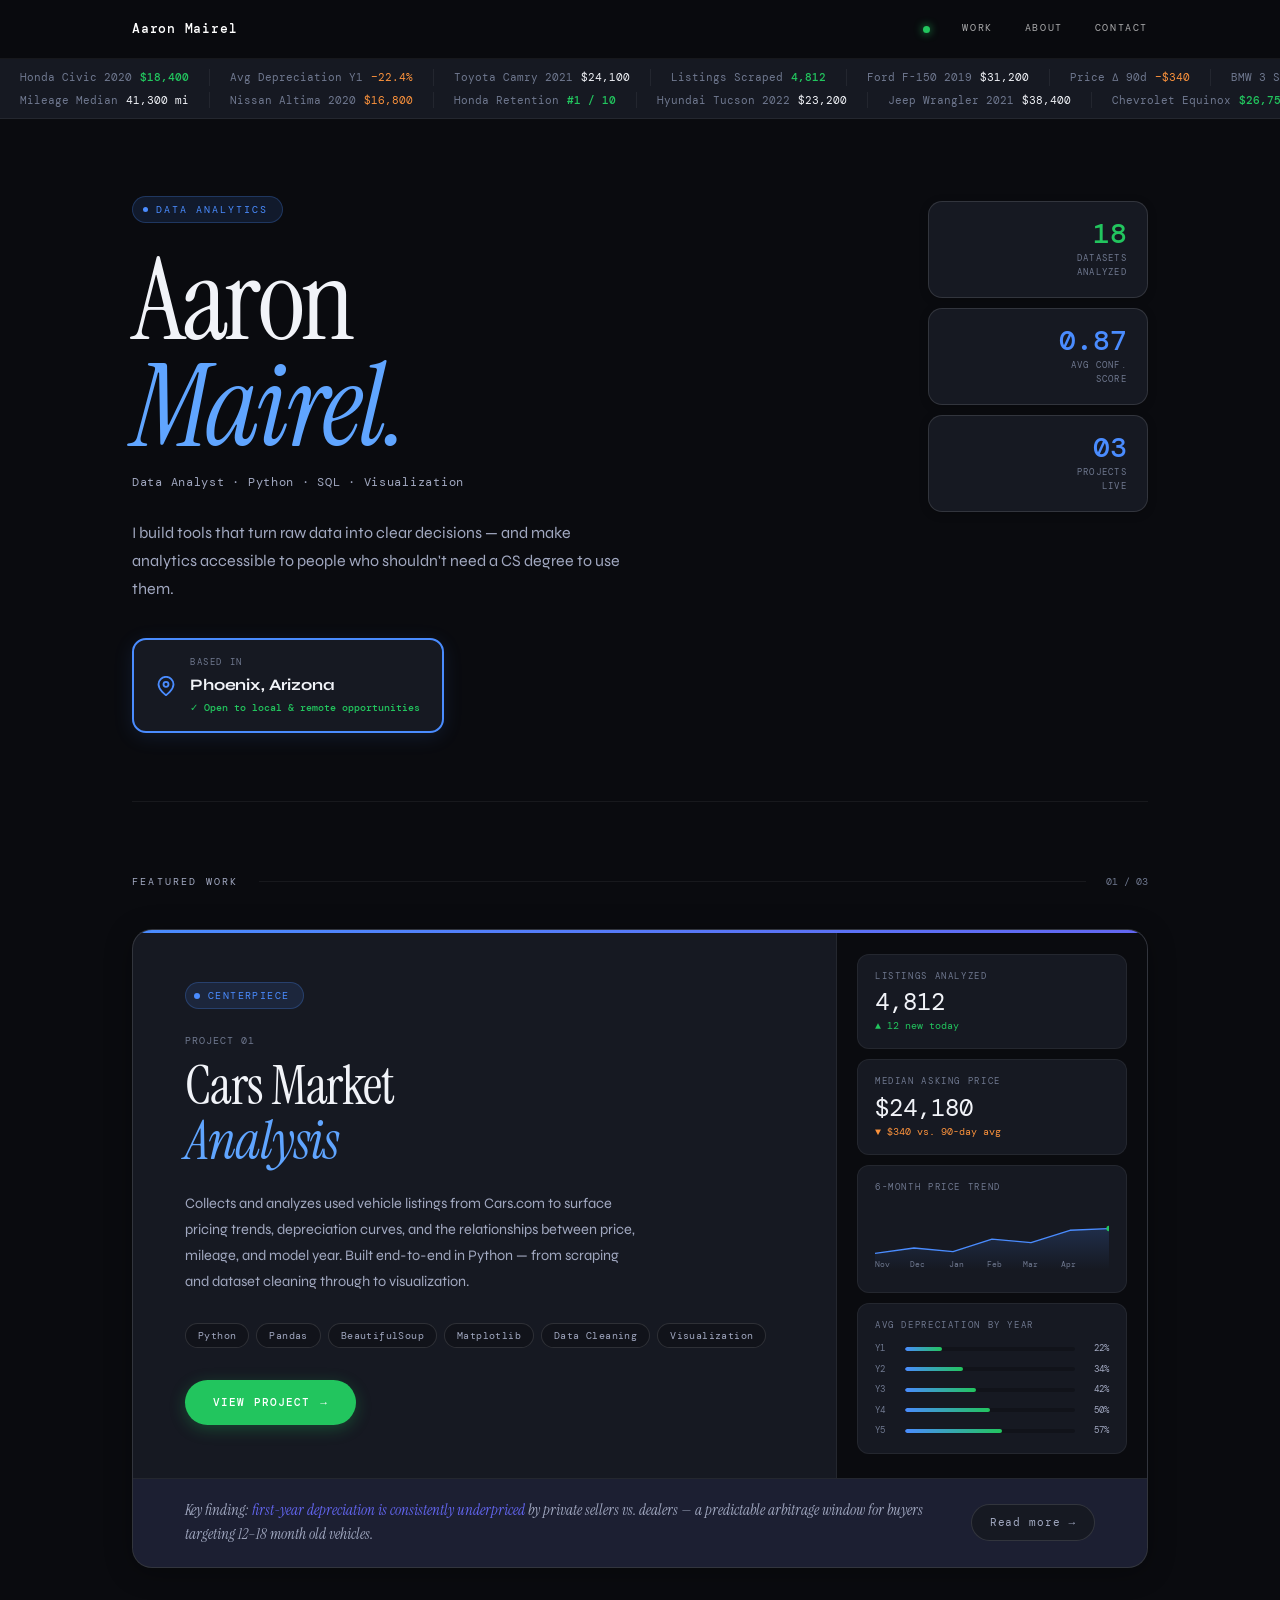
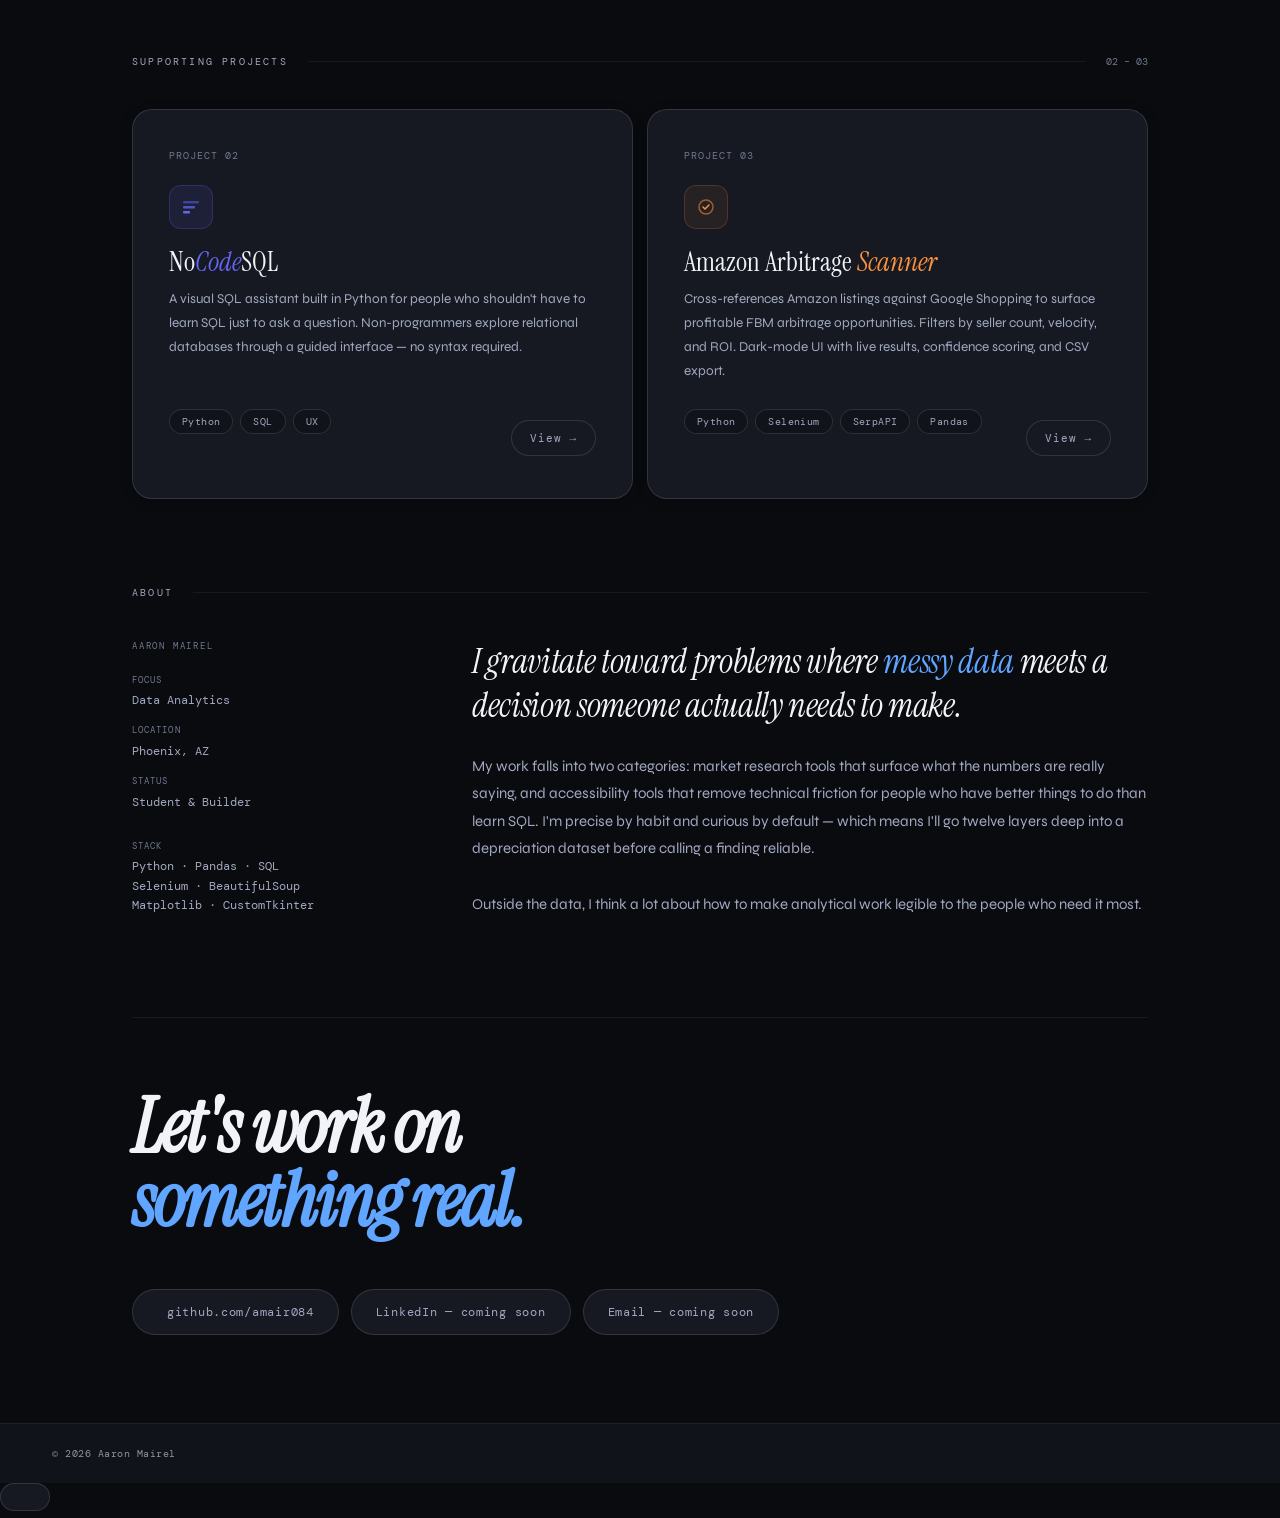
==== commit ebeae43f: "added link to portal" ====
--- a/index.html
+++ b/index.html
@@ -583,7 +583,6 @@
 
   <footer>
     <span class="ft">© 2026 Aaron Mairel</span>
-    <span class="ft">Built from scratch · No templates</span>
   </footer>
 
   <script>
@@ -638,5 +637,6 @@
       if (dl)  dl.textContent  = `▲ ${delta} just now`;
     }, 7000);
   </script>
+  <a href="https://amair084.github.io/portal.html" target="_blank" rel="noopener" class="clink gh"></a>
 </body>
 </html>
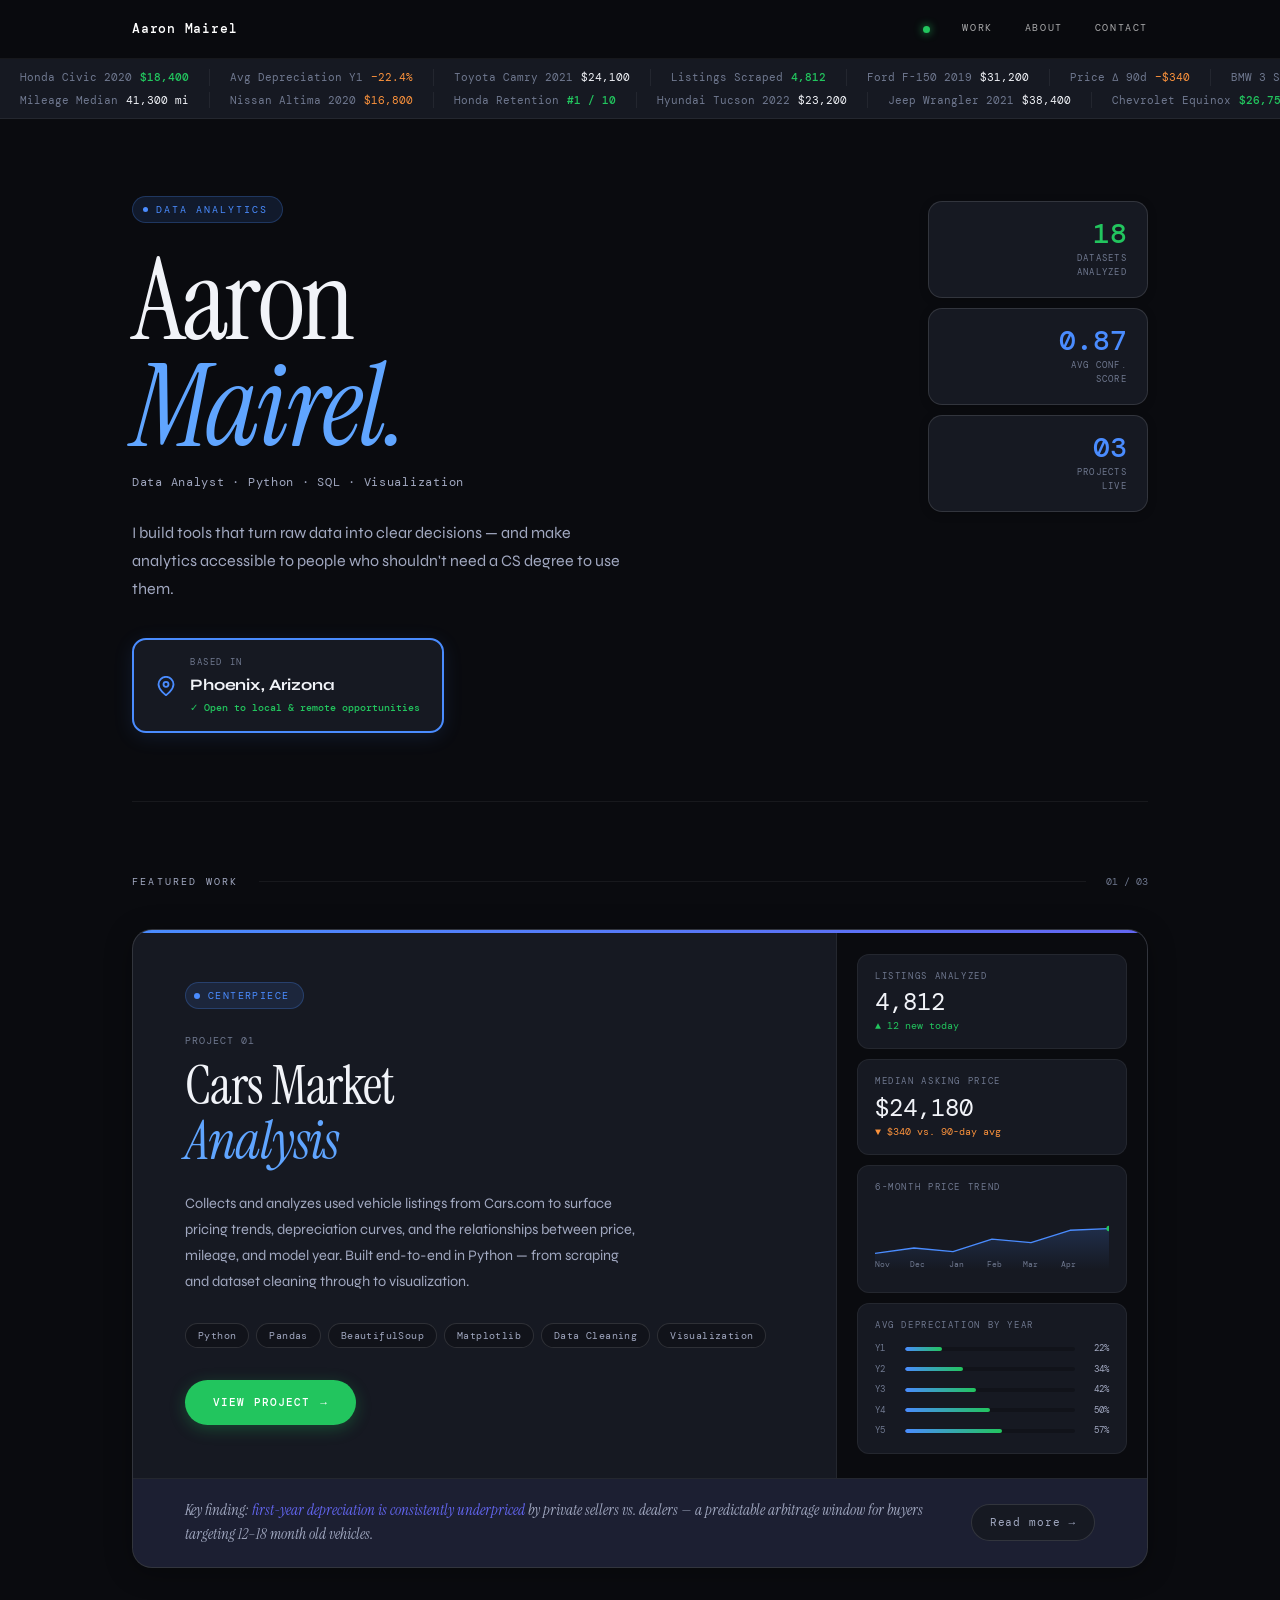
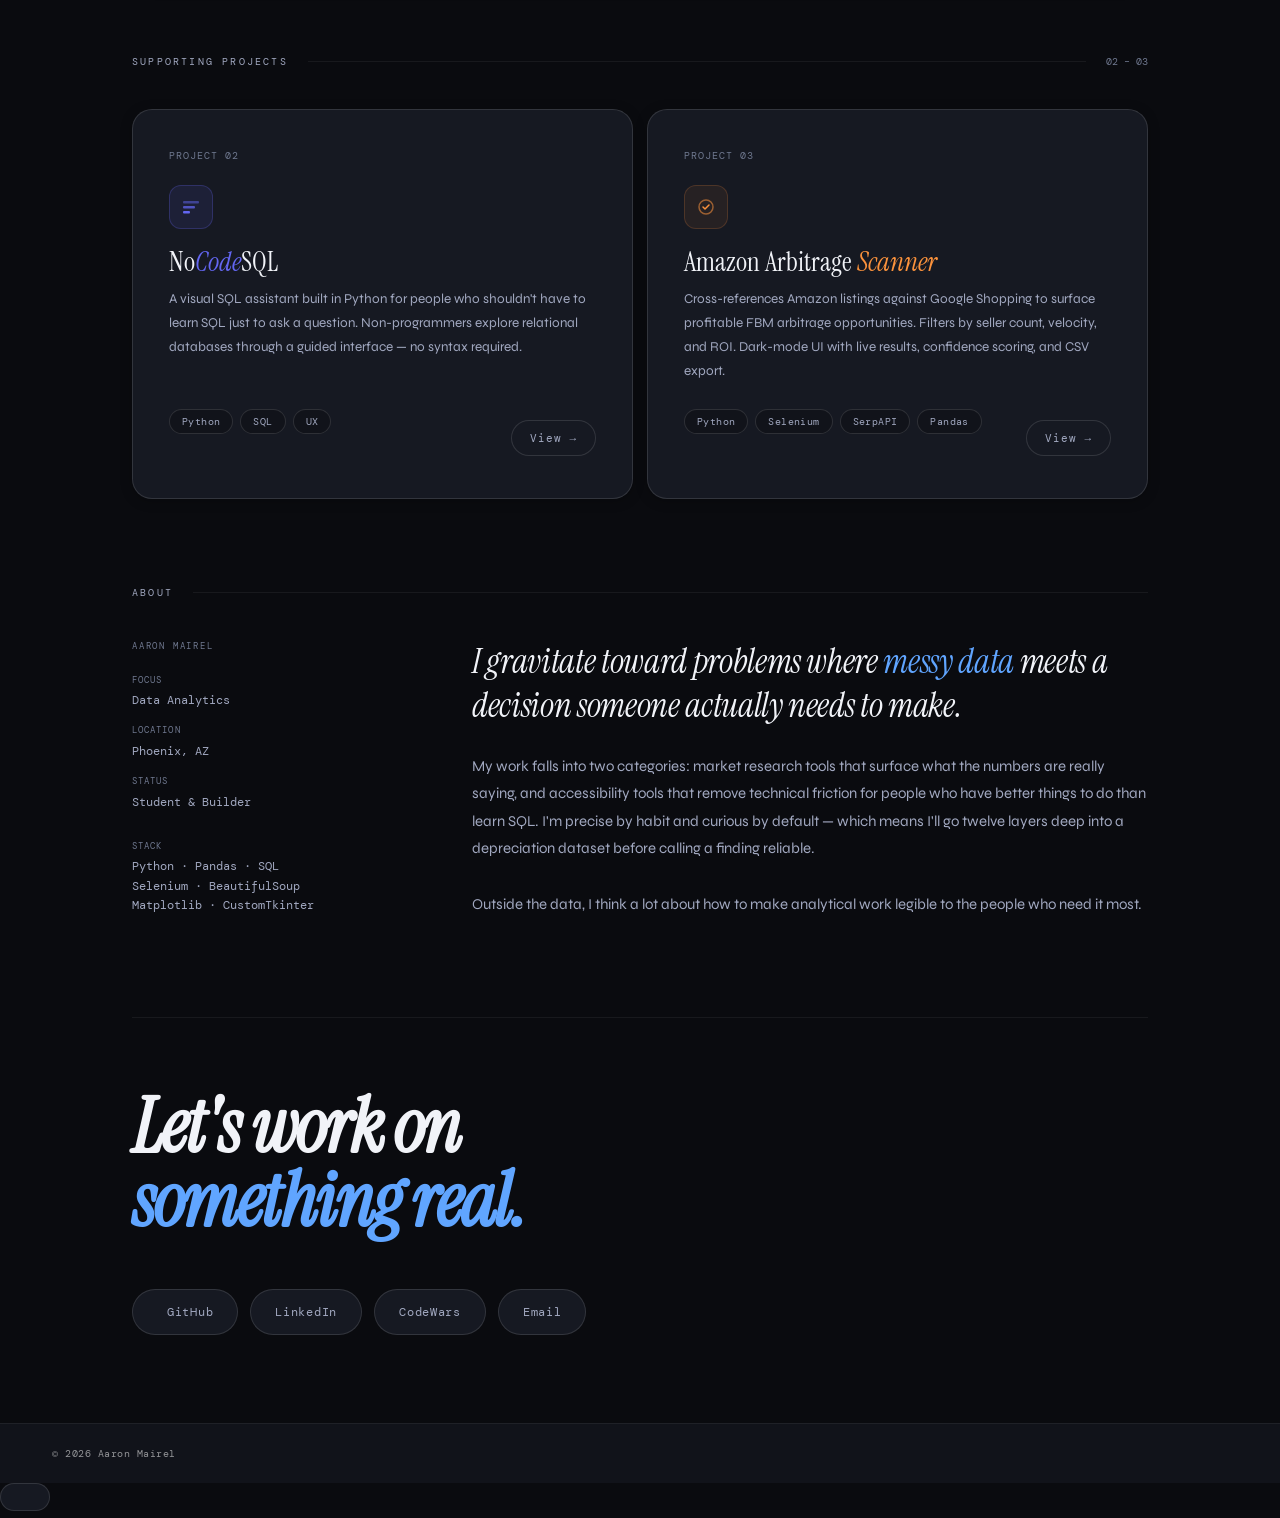
==== commit 9f104084: "added correct contacts" ====
--- a/index.html
+++ b/index.html
@@ -425,7 +425,7 @@
             <span class="tag">Data Cleaning</span>
             <span class="tag">Visualization</span>
           </div>
-          <a href="#" class="btn-primary">View Project <span class="arr">→</span></a>
+          <a href="https://github.com/amair084/cars-market-analysis" class="btn-primary">View Project <span class="arr">→</span></a>
         </div>
 
         <div class="feat-panel">
@@ -507,7 +507,7 @@
           <div class="tags">
             <span class="tag">Python</span><span class="tag">SQL</span><span class="tag">UX</span>
           </div>
-          <a href="#" class="btn-ghost vio">View →</a>
+          <a href="https://github.com/amair084/NoCodeSQL" class="btn-ghost vio">View →</a>
         </div>
       </div>
 
@@ -529,7 +529,7 @@
             <span class="tag">Python</span><span class="tag">Selenium</span>
             <span class="tag">SerpAPI</span><span class="tag">Pandas</span>
           </div>
-          <a href="#" class="btn-ghost cor">View →</a>
+          <a href="https://github.com/amair084/amazon-arbitrage-finder" class="btn-ghost cor">View →</a>
         </div>
       </div>
     </div>
@@ -572,10 +572,11 @@
       <div class="contact-links">
         <a href="https://github.com/amair084" target="_blank" rel="noopener" class="clink gh">
           <svg class="cicon" viewBox="0 0 24 24" fill="currentColor"><path d="M12 2C6.477 2 2 6.484 2 12.017c0 4.425 2.865 8.18 6.839 9.504.5.092.682-.217.682-.483 0-.237-.008-.868-.013-1.703-2.782.605-3.369-1.343-3.369-1.343-.454-1.158-1.11-1.466-1.11-1.466-.908-.62.069-.608.069-.608 1.003.07 1.531 1.032 1.531 1.032.892 1.53 2.341 1.088 2.91.832.092-.647.35-1.088.636-1.338-2.22-.253-4.555-1.113-4.555-4.951 0-1.093.39-1.988 1.029-2.688-.103-.253-.446-1.272.098-2.65 0 0 .84-.27 2.75 1.026A9.564 9.564 0 0112 6.844c.85.004 1.705.115 2.504.337 1.909-1.296 2.747-1.027 2.747-1.027.546 1.379.202 2.398.1 2.651.64.7 1.028 1.595 1.028 2.688 0 3.848-2.339 4.695-4.566 4.943.359.309.678.92.678 1.855 0 1.338-.012 2.419-.012 2.747 0 .268.18.58.688.482A10.019 10.019 0 0022 12.017C22 6.484 17.522 2 12 2z"/></svg>
-          github.com/amair084
+          GitHub
         </a>
-        <a href="#" class="clink li dim" tabindex="-1">LinkedIn — coming soon</a>
-        <a href="#" class="clink em dim" tabindex="-1">Email — coming soon</a>
+        <a href="https://www.linkedin.com/in/aaron-mairel-48b7643a7/" class="clink li dim" tabindex="-1">LinkedIn </a>
+        <a href="https://www.codewars.com/users/amair084" class="clink li dim" tabindex="-1">CodeWars </a>
+        <a href="mailto:aaronmairel@gmail.com" class="clink em dim" tabindex="-1">Email</a>
       </div>
     </div>
 
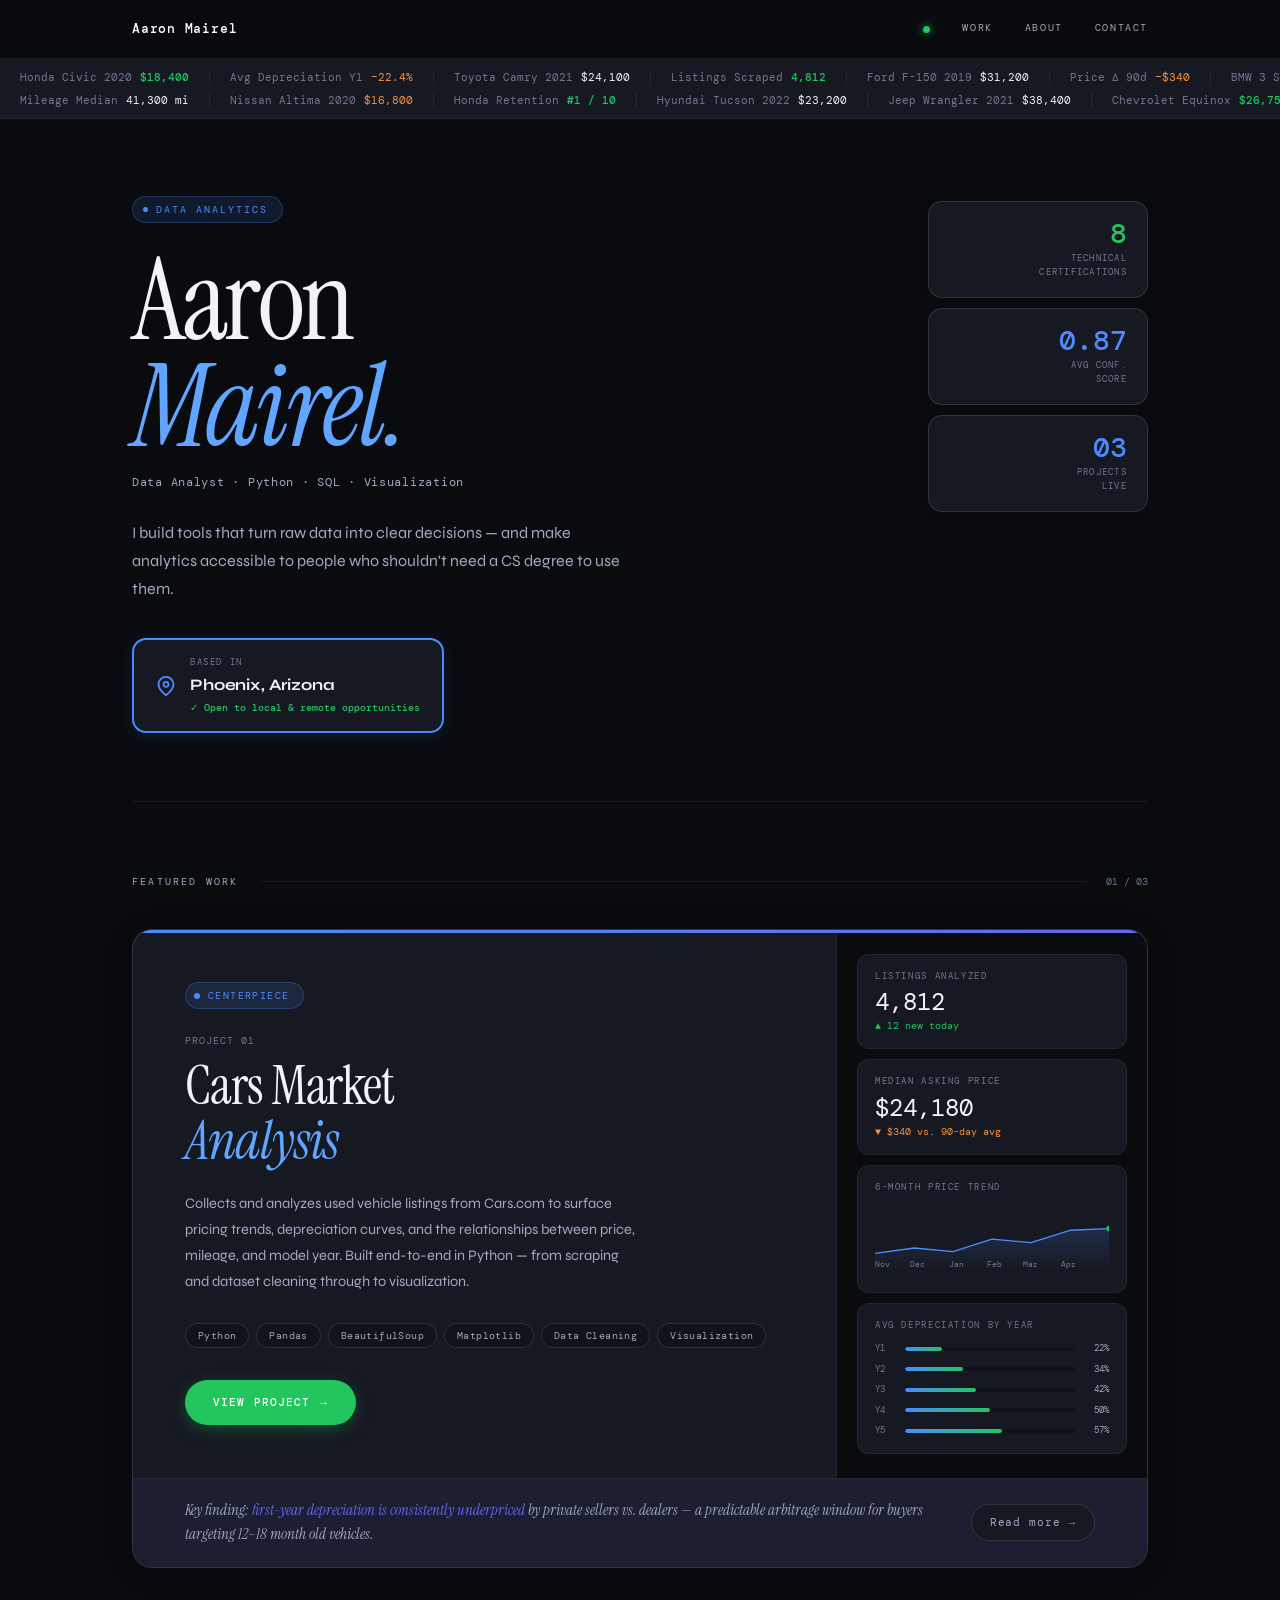
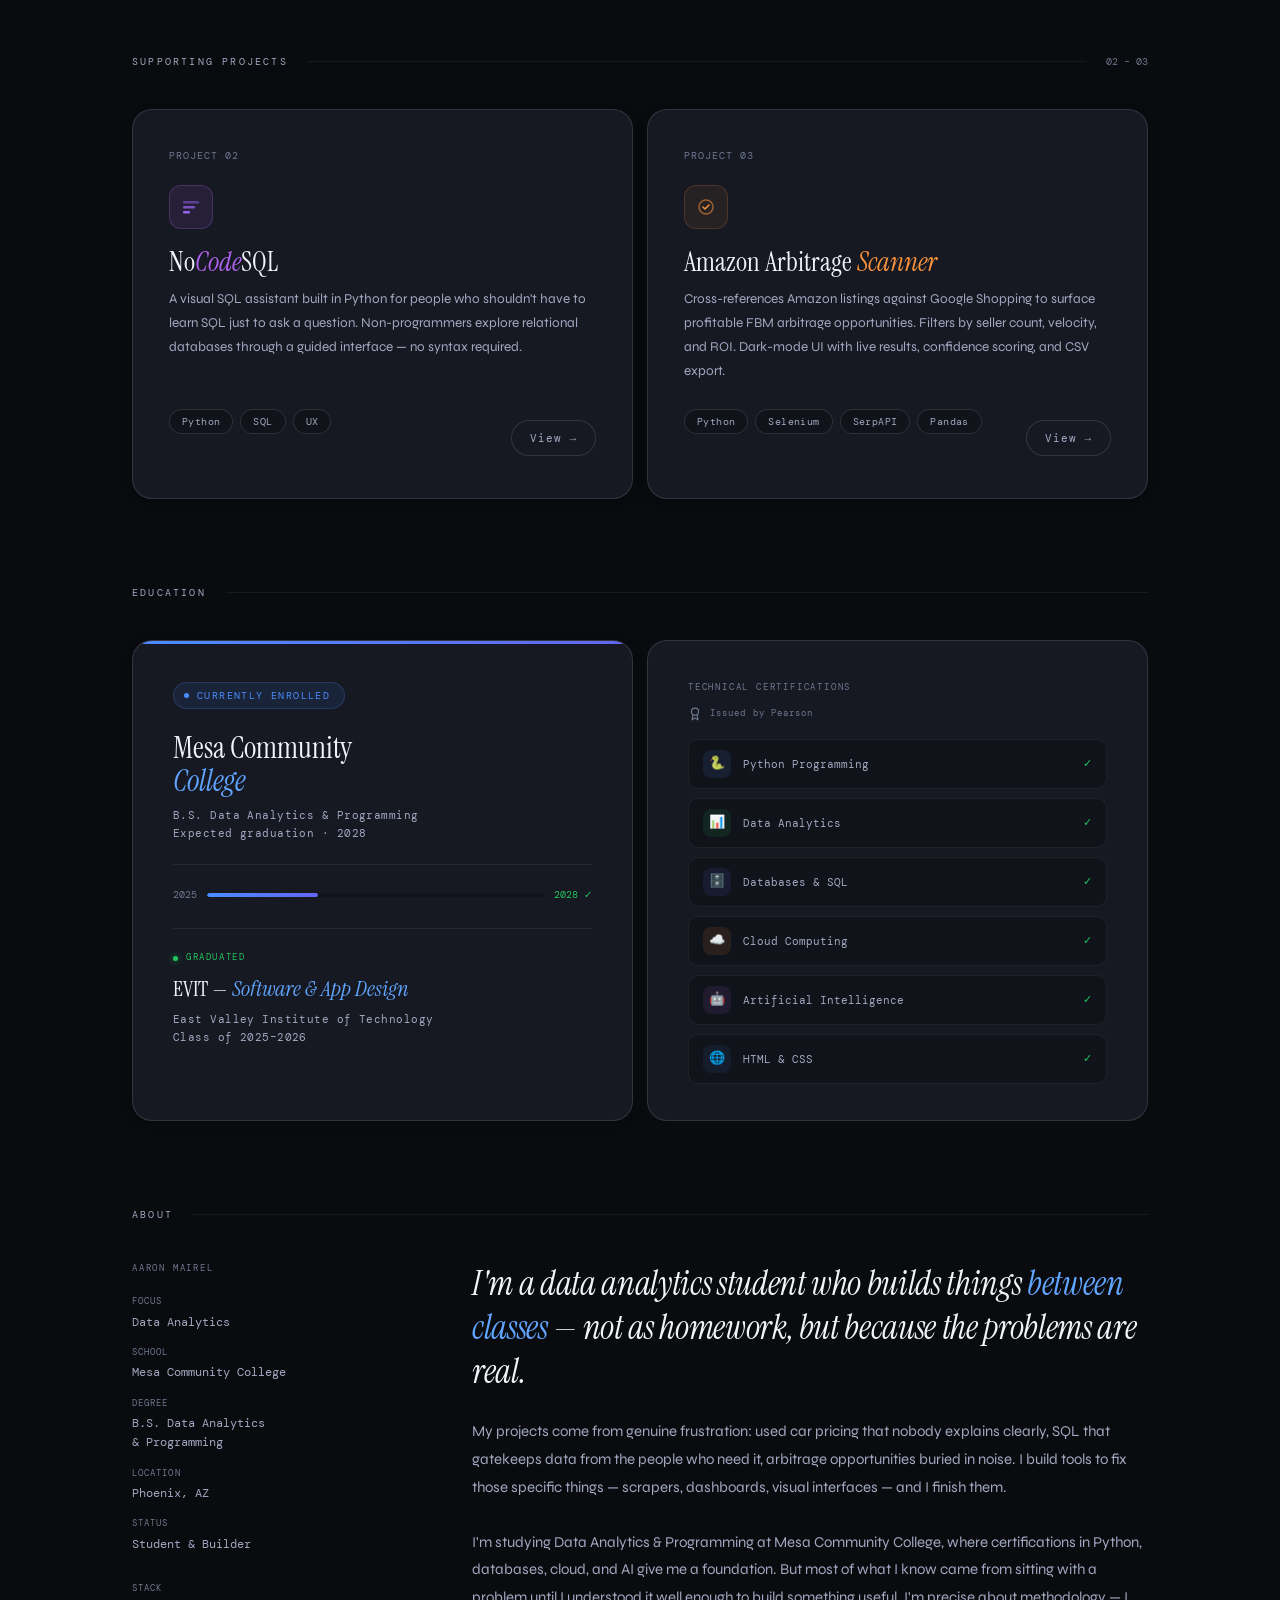
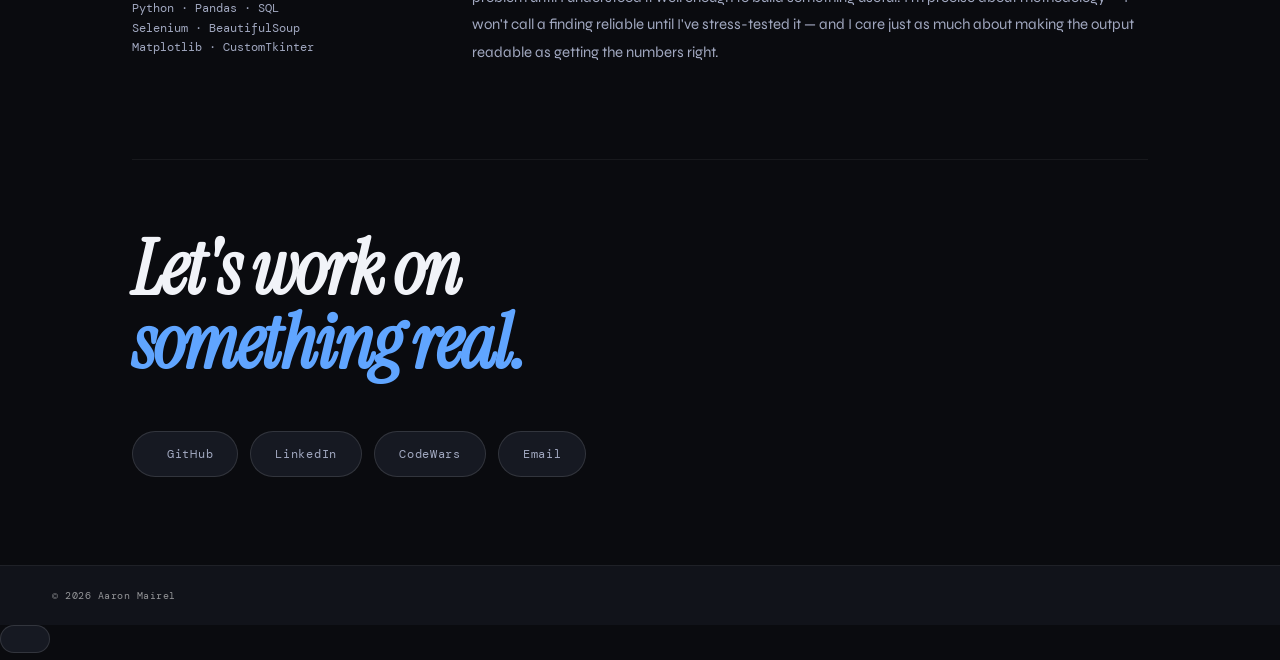
==== commit 05d50c67: "added education" ====
--- a/index.html
+++ b/index.html
@@ -3,7 +3,7 @@
 <head>
   <meta charset="UTF-8" />
   <meta name="viewport" content="width=device-width, initial-scale=1.0" />
-  <title>Aaron Mairel — Data Analytics</title>
+  <title>Aaron Mairel — Portfolio</title>
   <link rel="preconnect" href="https://fonts.googleapis.com" />
   <link rel="preconnect" href="https://fonts.gstatic.com" crossorigin />
   <link href="https://fonts.googleapis.com/css2?family=Syne:wght@400;500;600;700;800&family=Instrument+Serif:ital@0;1&family=DM+Mono:wght@300;400;500&display=swap" rel="stylesheet" />
@@ -25,6 +25,7 @@
       --green:       #22C55E;
       --green-dark:  #16A34A;
       --orange:      #FB923C;
+      --purple:      #b163f1;
       --accent:      #6366F1;
 
       --mono:        'DM Mono', monospace;
@@ -267,19 +268,19 @@
     .proj:hover { transform:translateY(-5px); box-shadow:0 12px 36px rgba(0,0,0,0.35); }
     .proj::before {
       content:''; position:absolute; top:0; left:0; right:0; height:3px;
-      background:var(--accent-col,var(--blue)); opacity:0; transition:opacity 0.3s;
+      background:var(--accent-col,var(--purple)); opacity:0; transition:opacity 0.3s;
     }
     .proj:hover::before { opacity:1; }
-    .proj.vio { --accent-col:var(--accent); }
+    .proj.vio { --purple-col:var(--purple); }
     .proj.cor { --accent-col:var(--orange); }
 
     .proj-num { font-family:var(--mono); font-size:10px; color:var(--ghost); letter-spacing:0.1em; margin-bottom:22px; }
     .proj-icon { width:44px; height:44px; border-radius:12px; display:flex; align-items:center; justify-content:center; margin-bottom:18px; }
-    .proj-icon.vio { background:rgba(99,102,241,0.1); border:1px solid rgba(99,102,241,0.25); }
+    .proj-icon.vio { background:rgba(177, 99, 241, 0.1); border:1px solid rgba(177, 99, 241, 0.25); }
     .proj-icon.cor { background:rgba(251,146,60,0.07); border:1px solid rgba(251,146,60,0.18); }
     .proj-title { font-family:var(--serif); font-size:27px; font-weight:400; line-height:1.1; color:var(--text); margin-bottom:12px; }
     .proj-title em { font-style:italic; }
-    .proj-title.vio em { color:var(--accent); }
+    .proj-title.vio em { color:var(--purple); }
     .proj-title.cor em { color:var(--orange); }
     .proj-desc { font-size:13.5px; color:var(--muted); line-height:1.76; flex:1; margin-bottom:26px; }
     .proj-foot { display:flex; align-items:center; justify-content:space-between; gap:12px; flex-wrap:wrap; }
@@ -293,6 +294,62 @@
     .about-pull { font-family:var(--serif); font-style:italic; font-size:clamp(24px,3vw,34px); line-height:1.3; color:var(--text); letter-spacing:-0.01em; margin-bottom:24px; }
     .about-pull em { color:var(--blue-mid); }
     .about-prose { font-size:15px; color:var(--muted); line-height:1.84; }
+
+    /* ─── EDUCATION ─── */
+    .edu-grid { display: grid; grid-template-columns: 1fr 1fr; gap: 14px; padding-bottom: 14px; }
+
+    .edu-school {
+      background: var(--surface); border: 1px solid var(--border2); border-radius: 20px;
+      padding: 40px 40px 36px; position: relative; overflow: hidden;
+      box-shadow: 0 2px 12px rgba(0,0,0,0.25);
+    }
+    .edu-school::before {
+      content:''; position:absolute; top:0; left:0; right:0; height:3px;
+      background: linear-gradient(90deg, var(--blue) 0%, var(--accent) 100%);
+    }
+    .edu-badge {
+      display:inline-flex; align-items:center; gap:8px;
+      background:rgba(74,140,255,0.1); border:1px solid rgba(74,140,255,0.2);
+      border-radius:100px; padding:5px 14px 5px 10px; margin-bottom:22px;
+    }
+    .edu-badge-dot { width:5px; height:5px; border-radius:50%; background:var(--blue); }
+    .edu-badge span { font-family:var(--mono); font-size:10px; letter-spacing:0.14em; text-transform:uppercase; color:var(--blue); }
+
+    .edu-school-name { font-family:var(--serif); font-size:30px; line-height:1.1; color:var(--text); margin-bottom:10px; }
+    .edu-school-name em { font-style:italic; color:var(--blue-mid); }
+    .edu-degree { font-family:var(--mono); font-size:11px; color:var(--muted); letter-spacing:0.04em; margin-bottom:22px; line-height:1.6; }
+
+    .edu-timeline {
+      display:flex; align-items:center; gap:10px; margin-top:auto;
+      font-family:var(--mono); font-size:10px;
+    }
+    .edu-timeline-bar {
+      flex:1; height:4px; background:var(--bg2); border-radius:2px; overflow:hidden;
+    }
+    .edu-timeline-fill {
+      height:100%; width:33%; background:linear-gradient(to right,var(--blue),var(--accent));
+      border-radius:2px; animation:barGrow 1.2s ease forwards; transform:scaleX(0);
+    }
+    .edu-tl-start { color:var(--ghost); }
+    .edu-tl-end   { color:var(--green); }
+
+    .edu-certs { background: var(--surface); border: 1px solid var(--border2); border-radius: 20px; padding: 40px 40px 36px; }
+    .edu-certs-lbl { font-family:var(--mono); font-size:9px; letter-spacing:0.2em; text-transform:uppercase; color:var(--ghost); margin-bottom:22px; }
+
+    .cert-list { display:flex; flex-direction:column; gap:9px; }
+    .cert-row {
+      display:flex; align-items:center; gap:12px;
+      background:var(--bg2); border:1px solid var(--border); border-radius:10px;
+      padding:10px 14px;
+      transition:border-color 0.2s,background 0.2s;
+    }
+    .cert-row:hover { border-color:rgba(74,140,255,0.25); background:rgba(74,140,255,0.05); }
+    .cert-icon {
+      width:28px; height:28px; border-radius:8px; display:flex; align-items:center;
+      justify-content:center; flex-shrink:0; font-size:13px;
+    }
+    .cert-name { font-family:var(--mono); font-size:11px; color:var(--muted); flex:1; }
+    .cert-check { font-size:11px; color:var(--green); }
 
     /* ─── CONTACT ─── */
     .contact-section { border-top:1px solid var(--border); padding:72px 0 88px; }
@@ -329,6 +386,7 @@
       .feat-panel{border-top:1px solid var(--border);}
       .feat-left{padding:32px 28px;}
       .feat-finding{flex-direction:column;align-items:flex-start;padding:20px 28px;}
+      .edu-grid{grid-template-columns:1fr;}
       .proj-grid{grid-template-columns:1fr;}
       .about-grid{grid-template-columns:1fr;gap:32px;}
       footer{padding:22px 24px;}
@@ -383,8 +441,8 @@
 
       <div class="hero-right">
         <div class="hstat-card">
-          <div class="hstat-val green" id="stat-n-hero">18</div>
-          <div class="hstat-lbl">Datasets<br/>Analyzed</div>
+          <div class="hstat-val green" id="stat-n-hero">8</div>
+          <div class="hstat-lbl">Technical<br/>Certifications</div>
         </div>
         <div class="hstat-card">
           <div class="hstat-val">0.87</div>
@@ -493,9 +551,9 @@
         <div class="proj-num">PROJECT 02</div>
         <div class="proj-icon vio">
           <svg width="20" height="20" viewBox="0 0 20 20" fill="none">
-            <rect x="2" y="4" width="16" height="2.5" rx="1" fill="#6366F1" opacity="0.5"/>
-            <rect x="2" y="9" width="12" height="2.5" rx="1" fill="#6366F1" opacity="0.75"/>
-            <rect x="2" y="14" width="7" height="2.5" rx="1" fill="#6366F1"/>
+            <rect x="2" y="4" width="16" height="2.5" rx="1" fill="#9763f1" opacity="0.5"/>
+            <rect x="2" y="9" width="12" height="2.5" rx="1" fill="#9763f1" opacity="0.75"/>
+            <rect x="2" y="14" width="7" height="2.5" rx="1" fill="#9763f1"/>
           </svg>
         </div>
         <h3 class="proj-title vio">No<em>Code</em>SQL</h3>
@@ -534,6 +592,80 @@
       </div>
     </div>
 
+    <!-- EDUCATION -->
+    <div id="education">
+      <div class="sec-head">
+        <span class="lbl">Education</span>
+        <div class="hr"></div>
+      </div>
+    </div>
+
+    <div class="edu-grid">
+      <div class="edu-school">
+        <div class="edu-badge"><div class="edu-badge-dot"></div><span>Currently Enrolled</span></div>
+        <div class="edu-school-name">Mesa Community<br/><em>College</em></div>
+        <div class="edu-degree">
+          B.S. Data Analytics &amp; Programming<br/>
+          Expected graduation · 2028
+        </div>
+        <div style="height:1px;background:var(--border);margin:22px 0;"></div>
+        <div class="edu-timeline">
+          <span class="edu-tl-start">2025</span>
+          <div class="edu-timeline-bar"><div class="edu-timeline-fill"></div></div>
+          <span class="edu-tl-end">2028 ✓</span>
+        </div>
+
+        <div style="height:1px;background:var(--border);margin:26px 0 22px;"></div>
+
+        <div style="display:flex;align-items:center;gap:8px;margin-bottom:12px;">
+          <div style="width:5px;height:5px;border-radius:50%;background:var(--green);box-shadow:0 0 6px rgba(34,197,94,0.7);"></div>
+          <span style="font-family:var(--mono);font-size:9px;letter-spacing:0.18em;text-transform:uppercase;color:var(--green);">Graduated</span>
+        </div>
+        <div class="edu-school-name" style="font-size:22px;">EVIT — <em>Software &amp; App Design</em></div>
+        <div class="edu-degree" style="margin-bottom:0;">East Valley Institute of Technology<br/>Class of 2025–2026</div>
+      </div>
+
+      <div class="edu-certs">
+        <div class="edu-certs-lbl">Technical Certifications</div>
+        <div style="display:flex;align-items:center;gap:8px;margin-bottom:18px;margin-top:-10px;">
+          <svg width="14" height="14" viewBox="0 0 24 24" fill="none" stroke="currentColor" stroke-width="2" stroke-linecap="round" stroke-linejoin="round" style="color:var(--ghost)"><circle cx="12" cy="8" r="6"/><path d="M15.477 12.89L17 22l-5-3-5 3 1.523-9.11"/></svg>
+          <span style="font-family:var(--mono);font-size:9px;letter-spacing:0.12em;color:var(--ghost);">Issued by Pearson</span>
+        </div>
+        <div class="cert-list">
+          <div class="cert-row">
+            <div class="cert-icon" style="background:rgba(74,140,255,0.1);">🐍</div>
+            <span class="cert-name">Python Programming</span>
+            <span class="cert-check">✓</span>
+          </div>
+          <div class="cert-row">
+            <div class="cert-icon" style="background:rgba(34,197,94,0.1);">📊</div>
+            <span class="cert-name">Data Analytics</span>
+            <span class="cert-check">✓</span>
+          </div>
+          <div class="cert-row">
+            <div class="cert-icon" style="background:rgba(99,102,241,0.1);">🗄️</div>
+            <span class="cert-name">Databases &amp; SQL</span>
+            <span class="cert-check">✓</span>
+          </div>
+          <div class="cert-row">
+            <div class="cert-icon" style="background:rgba(251,146,60,0.1);">☁️</div>
+            <span class="cert-name">Cloud Computing</span>
+            <span class="cert-check">✓</span>
+          </div>
+          <div class="cert-row">
+            <div class="cert-icon" style="background:rgba(177,99,241,0.1);">🤖</div>
+            <span class="cert-name">Artificial Intelligence</span>
+            <span class="cert-check">✓</span>
+          </div>
+          <div class="cert-row">
+            <div class="cert-icon" style="background:rgba(74,140,255,0.08);">🌐</div>
+            <span class="cert-name">HTML &amp; CSS</span>
+            <span class="cert-check">✓</span>
+          </div>
+        </div>
+      </div>
+    </div>
+
     <!-- ABOUT -->
     <div id="about">
       <div class="sec-head" style="padding-top:72px;">
@@ -546,22 +678,21 @@
       <div>
         <div class="about-kv-lbl">Aaron Mairel</div>
         <div class="kv"><div class="k">Focus</div><div class="v">Data Analytics</div></div>
+        <div class="kv"><div class="k">School</div><div class="v">Mesa Community College</div></div>
+        <div class="kv"><div class="k">Degree</div><div class="v">B.S. Data Analytics<br/>&amp; Programming</div></div>
         <div class="kv"><div class="k">Location</div><div class="v">Phoenix, AZ</div></div>
-        <div class="kv"><div class="k">Status</div><div class="v">Student & Builder</div></div>
+        <div class="kv"><div class="k">Status</div><div class="v">Student &amp; Builder</div></div>
         <div class="kv" style="margin-top:28px;">
           <div class="k">Stack</div>
           <div class="v">Python · Pandas · SQL<br/>Selenium · BeautifulSoup<br/>Matplotlib · CustomTkinter</div>
         </div>
       </div>
       <div>
-        <p class="about-pull">I gravitate toward problems where <em>messy data</em> meets a decision someone actually needs to make.</p>
+        <p class="about-pull">I'm a data analytics student who builds things <em>between classes</em> — not as homework, but because the problems are real.</p>
         <p class="about-prose">
-          My work falls into two categories: market research tools that surface what the numbers are really saying,
-          and accessibility tools that remove technical friction for people who have better things to do than learn SQL.
-          I'm precise by habit and curious by default — which means I'll go twelve layers deep into a depreciation dataset
-          before calling a finding reliable.
+          My projects come from genuine frustration: used car pricing that nobody explains clearly, SQL that gatekeeps data from the people who need it, arbitrage opportunities buried in noise. I build tools to fix those specific things — scrapers, dashboards, visual interfaces — and I finish them.
           <br/><br/>
-          Outside the data, I think a lot about how to make analytical work legible to the people who need it most.
+          I'm studying Data Analytics &amp; Programming at Mesa Community College, where certifications in Python, databases, cloud, and AI give me a foundation. But most of what I know came from sitting with a problem until I understood it well enough to build something useful. I'm precise about methodology — I won't call a finding reliable until I've stress-tested it — and I care just as much about making the output readable as getting the numbers right.
         </p>
       </div>
     </div>
@@ -631,10 +762,8 @@
       if (!delta) return;
       n += delta;
       const el  = document.getElementById('stat-n');
-      const elH = document.getElementById('stat-n-hero');
       const dl  = document.getElementById('stat-d');
       if (el)  el.textContent  = n.toLocaleString();
-      if (elH) elH.textContent = n.toLocaleString();
       if (dl)  dl.textContent  = `▲ ${delta} just now`;
     }, 7000);
   </script>
